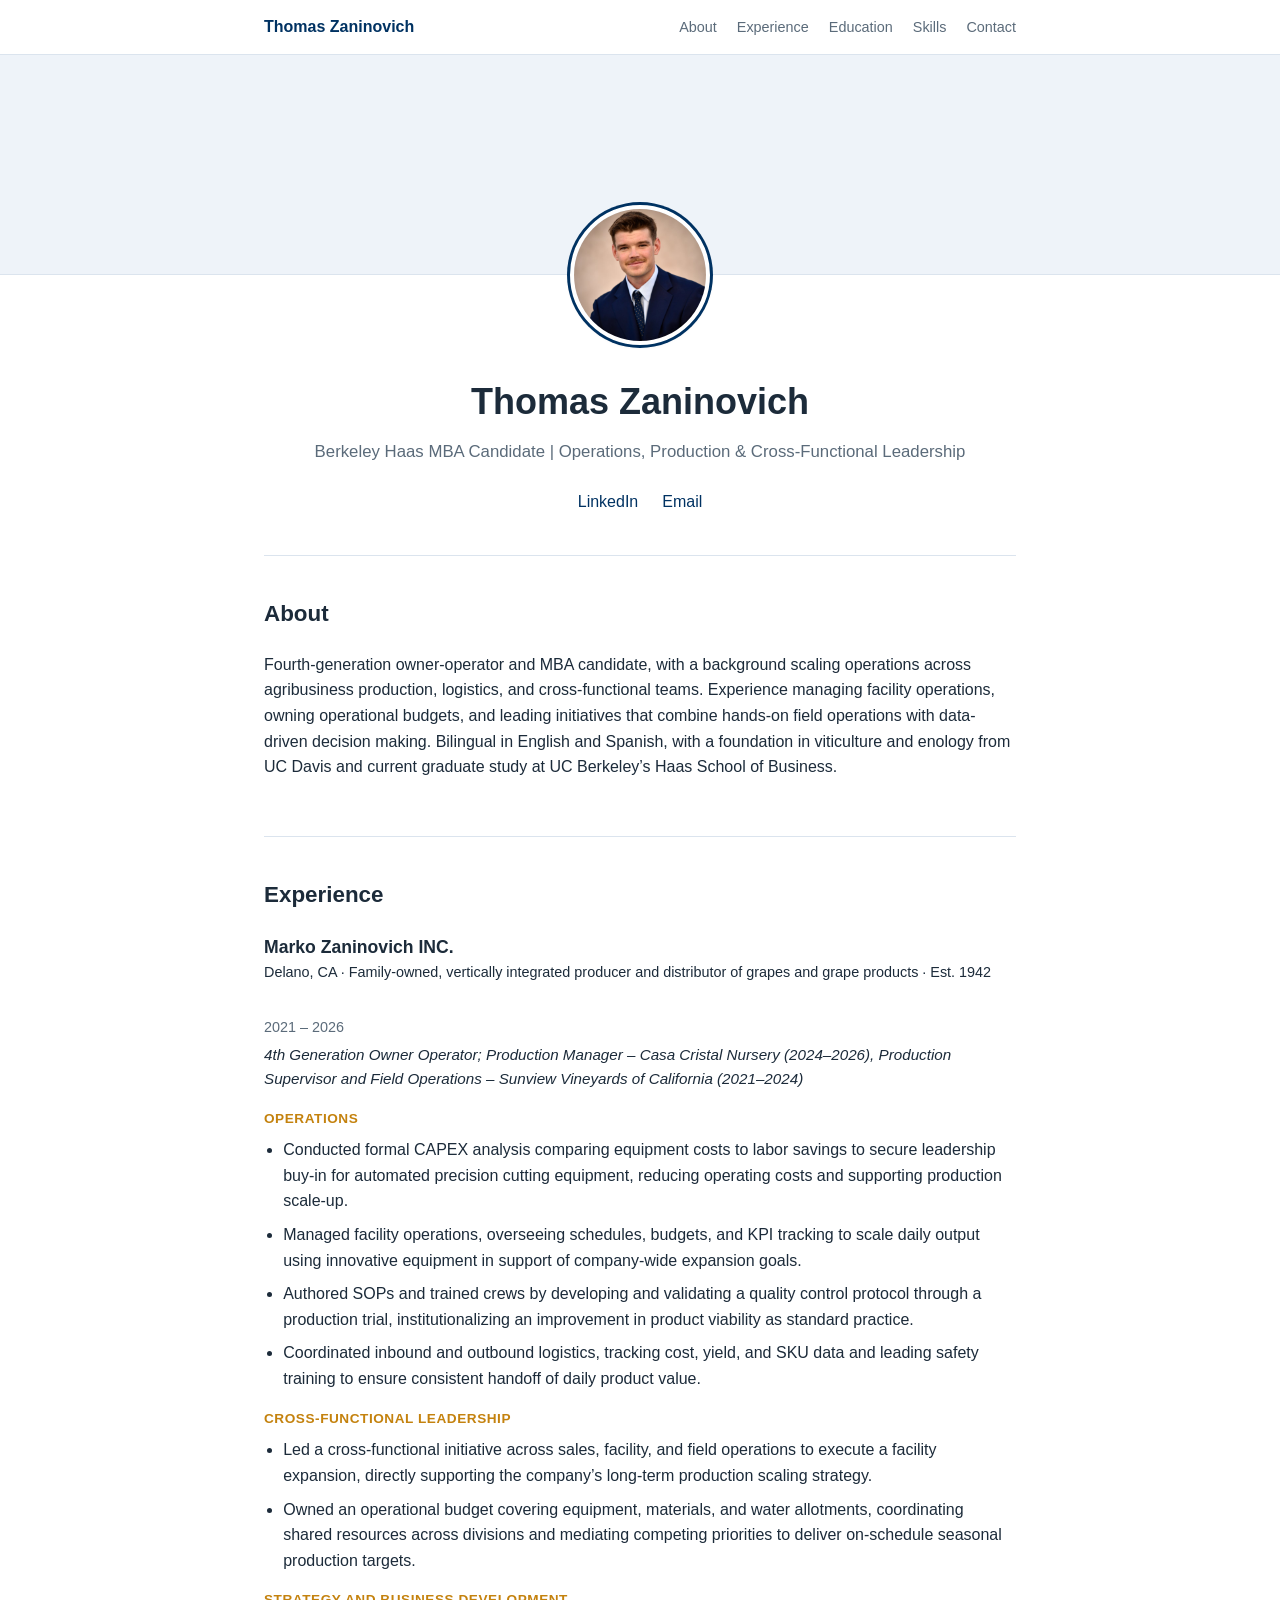
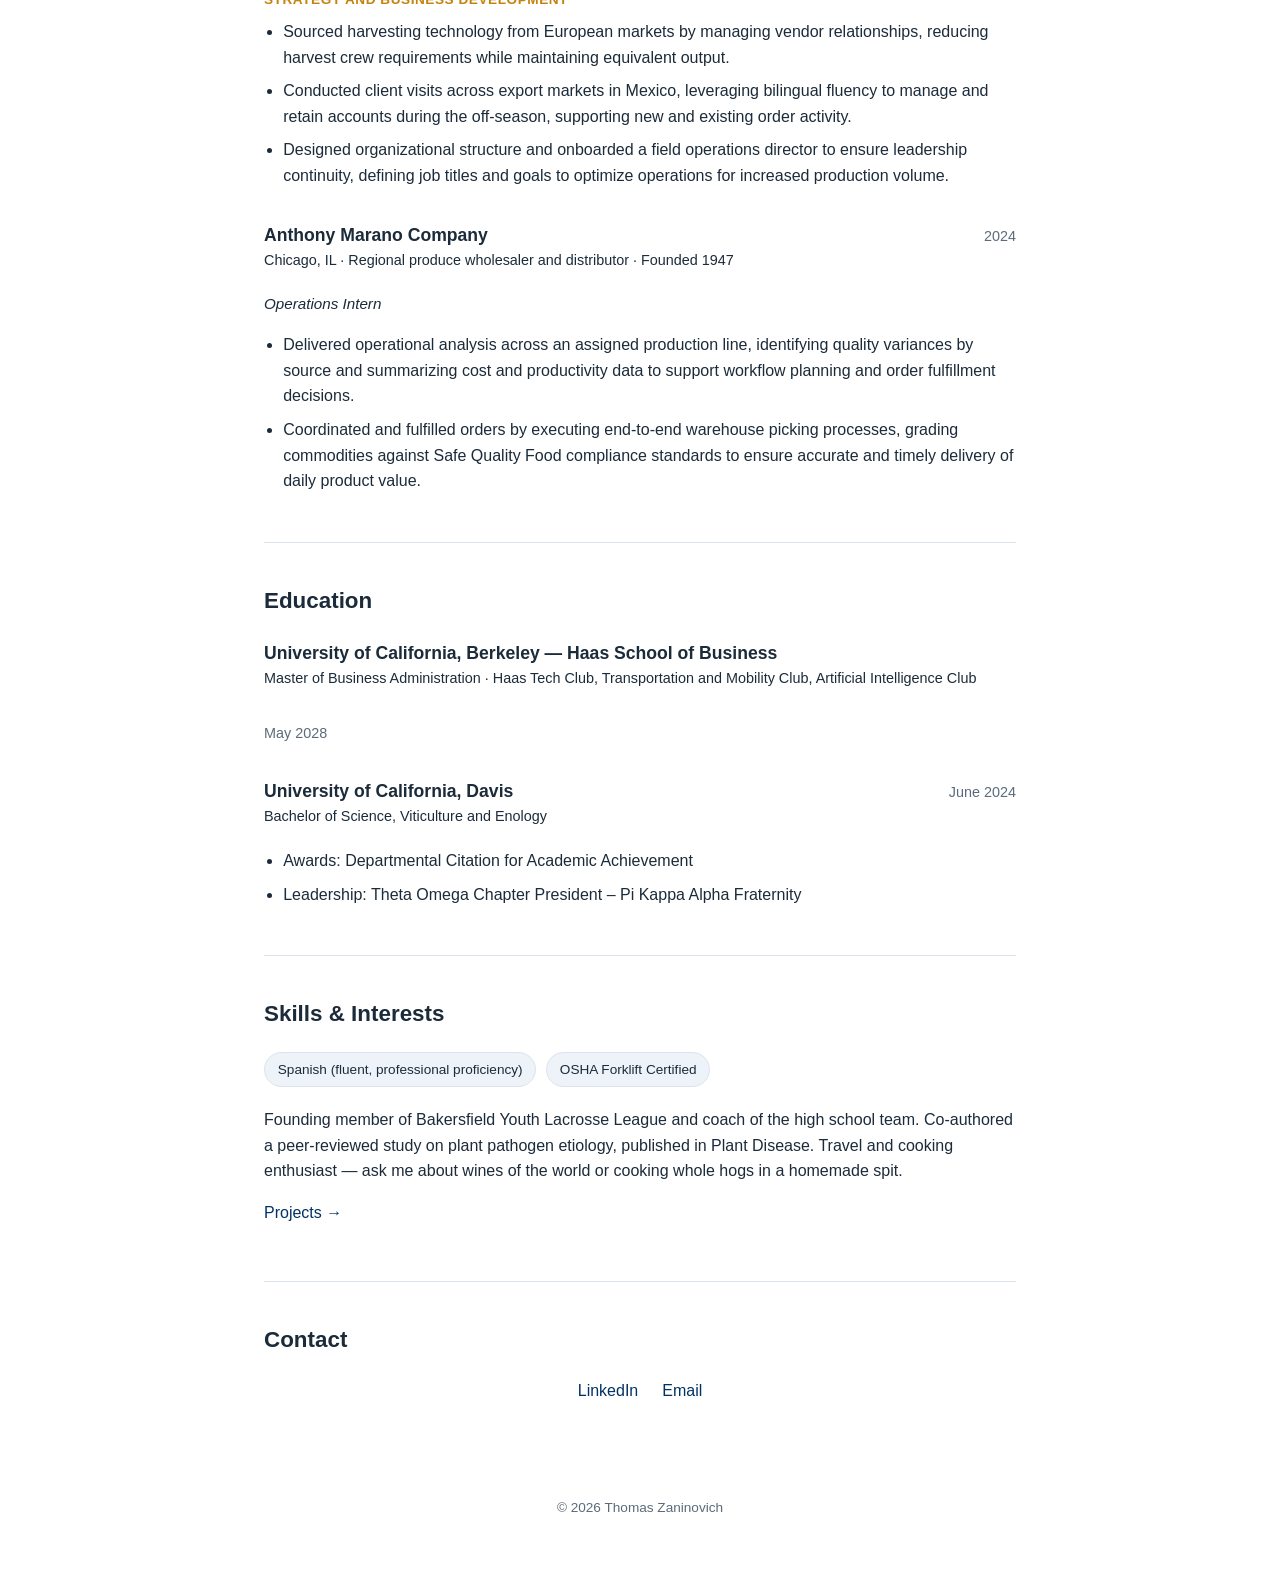
==== index.html @ 097e2163 "Update resume content from latest PDF and add a Projects page Refresh experience bullets, education " ====
<!DOCTYPE html>
<html lang="en">
<head>
  <meta charset="UTF-8" />
  <meta name="viewport" content="width=device-width, initial-scale=1.0" />
  <title>Thomas Zaninovich</title>
  <meta name="description" content="Thomas Zaninovich — Berkeley Haas MBA Candidate, operations and production leader" />
  <link rel="stylesheet" href="styles.css" />
</head>
<body>
  <nav class="topnav">
    <div class="topnav-inner">
      <span class="brand">Thomas Zaninovich</span>
      <div class="topnav-links">
        <a href="#about">About</a>
        <a href="#experience">Experience</a>
        <a href="#education">Education</a>
        <a href="#skills">Skills</a>
        <a href="#contact">Contact</a>
      </div>
    </div>
  </nav>

  <div class="cover"></div>
  <header class="hero">
    <img src="headshot.jpg" alt="Thomas Zaninovich" class="headshot" />
    <h1>Thomas Zaninovich</h1>
    <p class="tagline">Berkeley Haas MBA Candidate | Operations, Production &amp; Cross-Functional Leadership</p>
    <div class="hero-links">
      <a href="https://www.linkedin.com/in/thomas-zaninovich-049b24284/" target="_blank" rel="noopener">LinkedIn</a>
      <a href="mailto:thomaszaninovich@gmail.com">Email</a>
    </div>
  </header>

  <main class="wrap">
    <section id="about" class="section">
      <h2>About</h2>
      <p>
        Fourth-generation owner-operator and MBA candidate, with a background scaling operations
        across agribusiness production, logistics, and cross-functional teams. Experience managing
        facility operations, owning operational budgets, and leading
        initiatives that combine hands-on field operations with data-driven decision making.
        Bilingual in English and Spanish, with a foundation in viticulture and enology from UC Davis
        and current graduate study at UC Berkeley&rsquo;s Haas School of Business.
      </p>
    </section>

    <section id="experience" class="section">
      <h2>Experience</h2>

      <article class="role">
        <div class="role-head">
          <div>
            <h3>Marko Zaninovich INC.</h3>
            <p class="role-sub">Delano, CA &middot; Family-owned, vertically integrated producer and distributor of grapes and grape products &middot; Est. 1942</p>
          </div>
          <span class="role-dates">2021 &ndash; 2026</span>
        </div>
        <p class="role-title">
          4th Generation Owner Operator; Production Manager &ndash; Casa Cristal Nursery (2024&ndash;2026),
          Production Supervisor and Field Operations &ndash; Sunview Vineyards of California (2021&ndash;2024)
        </p>

        <h4>Operations</h4>
        <ul>
          <li>Conducted formal CAPEX analysis comparing equipment costs to labor savings to secure leadership buy-in for automated precision cutting equipment, reducing operating costs and supporting production scale-up.</li>
          <li>Managed facility operations, overseeing schedules, budgets, and KPI tracking to scale daily output using innovative equipment in support of company-wide expansion goals.</li>
          <li>Authored SOPs and trained crews by developing and validating a quality control protocol through a production trial, institutionalizing an improvement in product viability as standard practice.</li>
          <li>Coordinated inbound and outbound logistics, tracking cost, yield, and SKU data and leading safety training to ensure consistent handoff of daily product value.</li>
        </ul>

        <h4>Cross-Functional Leadership</h4>
        <ul>
          <li>Led a cross-functional initiative across sales, facility, and field operations to execute a facility expansion, directly supporting the company&rsquo;s long-term production scaling strategy.</li>
          <li>Owned an operational budget covering equipment, materials, and water allotments, coordinating shared resources across divisions and mediating competing priorities to deliver on-schedule seasonal production targets.</li>
        </ul>

        <h4>Strategy and Business Development</h4>
        <ul>
          <li>Sourced harvesting technology from European markets by managing vendor relationships, reducing harvest crew requirements while maintaining equivalent output.</li>
          <li>Conducted client visits across export markets in Mexico, leveraging bilingual fluency to manage and retain accounts during the off-season, supporting new and existing order activity.</li>
          <li>Designed organizational structure and onboarded a field operations director to ensure leadership continuity, defining job titles and goals to optimize operations for increased production volume.</li>
        </ul>
      </article>

      <article class="role">
        <div class="role-head">
          <div>
            <h3>Anthony Marano Company</h3>
            <p class="role-sub">Chicago, IL &middot; Regional produce wholesaler and distributor &middot; Founded 1947</p>
          </div>
          <span class="role-dates">2024</span>
        </div>
        <p class="role-title">Operations Intern</p>
        <ul>
          <li>Delivered operational analysis across an assigned production line, identifying quality variances by source and summarizing cost and productivity data to support workflow planning and order fulfillment decisions.</li>
          <li>Coordinated and fulfilled orders by executing end-to-end warehouse picking processes, grading commodities against Safe Quality Food compliance standards to ensure accurate and timely delivery of daily product value.</li>
        </ul>
      </article>
    </section>

    <section id="education" class="section">
      <h2>Education</h2>

      <article class="role">
        <div class="role-head">
          <div>
            <h3>University of California, Berkeley &mdash; Haas School of Business</h3>
            <p class="role-sub">Master of Business Administration &middot; Haas Tech Club, Transportation and Mobility Club, Artificial Intelligence Club</p>
          </div>
          <span class="role-dates">May 2028</span>
        </div>
      </article>

      <article class="role">
        <div class="role-head">
          <div>
            <h3>University of California, Davis</h3>
            <p class="role-sub">Bachelor of Science, Viticulture and Enology</p>
          </div>
          <span class="role-dates">June 2024</span>
        </div>
        <ul>
          <li>Awards: Departmental Citation for Academic Achievement</li>
          <li>Leadership: Theta Omega Chapter President &ndash; Pi Kappa Alpha Fraternity</li>
        </ul>
      </article>
    </section>

    <section id="skills" class="section">
      <h2>Skills &amp; Interests</h2>
      <div class="chips">
        <span class="chip">Spanish (fluent, professional proficiency)</span>
        <span class="chip">OSHA Forklift Certified</span>
      </div>
      <p class="interests">
        Founding member of Bakersfield Youth Lacrosse League and coach of the high school team.
        Co-authored a peer-reviewed study on plant pathogen etiology, published in Plant Disease.
        Travel and cooking enthusiast &mdash; ask me about wines of the world or cooking whole hogs in a homemade spit.
      </p>
      <p class="section-link">
        <a href="projects.html">Projects &rarr;</a>
      </p>
    </section>

    <section id="contact" class="section">
      <h2>Contact</h2>
      <div class="hero-links">
        <a href="https://www.linkedin.com/in/thomas-zaninovich-049b24284/" target="_blank" rel="noopener">LinkedIn</a>
        <a href="mailto:thomaszaninovich@gmail.com">Email</a>
      </div>
    </section>
  </main>

  <footer>
    <p>&copy; <span id="year"></span> Thomas Zaninovich</p>
  </footer>

  <script>
    document.getElementById("year").textContent = new Date().getFullYear();
  </script>
</body>
</html>
---- styles.css ----
:root {
  --bg: #ffffff;
  --bg-alt: #eef3f9;
  --fg: #1c2b3a;
  --muted: #5b6b7a;
  --accent: #003262;
  --gold: #c4820e;
  --border: #dbe4ee;
}

* {
  box-sizing: border-box;
}

html {
  scroll-behavior: smooth;
}

body {
  margin: 0;
  background: var(--bg);
  color: var(--fg);
  font-family: -apple-system, BlinkMacSystemFont, "Segoe UI", Roboto, Helvetica, Arial, sans-serif;
  line-height: 1.6;
}

/* Nav */
.topnav {
  position: sticky;
  top: 0;
  z-index: 10;
  background: rgba(255, 255, 255, 0.9);
  backdrop-filter: blur(6px);
  border-bottom: 1px solid var(--border);
}

.topnav-inner {
  max-width: 800px;
  margin: 0 auto;
  padding: 0.9rem 1.5rem;
  display: flex;
  align-items: center;
  justify-content: space-between;
  flex-wrap: wrap;
  gap: 0.5rem;
}

.brand {
  font-weight: 600;
  color: var(--accent);
}

.topnav-links {
  display: flex;
  gap: 1.25rem;
}

.topnav-links a {
  color: var(--muted);
  text-decoration: none;
  font-size: 0.9rem;
}

.topnav-links a:hover {
  color: var(--fg);
}

/* Cover photo */
.cover {
  height: 220px;
  background-color: var(--bg-alt);
  background-image: url("cover.jpg");
  background-size: cover;
  background-position: center;
  border-bottom: 1px solid var(--border);
}

/* Hero */
.hero {
  text-align: center;
  padding: 0 1.5rem 2.5rem;
}

.headshot {
  width: 140px;
  height: 140px;
  border-radius: 50%;
  object-fit: cover;
  border: 4px solid var(--bg);
  background: var(--bg);
  margin-top: -70px;
  margin-bottom: 1.25rem;
  box-shadow: 0 0 0 3px var(--accent), 0 1px 4px rgba(28, 43, 58, 0.15);
}

.hero h1 {
  font-size: 2.25rem;
  margin: 0 0 0.5rem;
}

.tagline {
  color: var(--muted);
  margin: 0 0 1.5rem;
  font-size: 1.05rem;
}

.hero-links {
  display: flex;
  gap: 1.5rem;
  justify-content: center;
  flex-wrap: wrap;
}

.hero-links a {
  color: var(--accent);
  text-decoration: none;
  font-weight: 500;
}

.hero-links a:hover {
  text-decoration: underline;
}

/* Sections */
.wrap {
  max-width: 800px;
  margin: 0 auto;
  padding: 0 1.5rem;
}

.section {
  padding: 2.5rem 0;
  border-top: 1px solid var(--border);
}

.section h2 {
  font-size: 1.4rem;
  margin: 0 0 1.25rem;
}

.section p {
  margin: 0 0 1rem;
  color: var(--fg);
}

/* Roles / timeline entries */
.role {
  margin-bottom: 2rem;
}

.role:last-child {
  margin-bottom: 0;
}

.role-head {
  display: flex;
  justify-content: space-between;
  align-items: baseline;
  gap: 1rem;
  flex-wrap: wrap;
  margin-bottom: 0.25rem;
}

.role h3 {
  margin: 0;
  font-size: 1.1rem;
}

.role-sub {
  margin: 0.2rem 0 0;
  color: var(--muted);
  font-size: 0.9rem;
}

.role-dates {
  color: var(--muted);
  font-size: 0.9rem;
  white-space: nowrap;
}

.role-title {
  font-style: italic;
  color: var(--muted);
  margin: 0.5rem 0 0.75rem;
  font-size: 0.95rem;
}

.role h4 {
  font-size: 0.85rem;
  text-transform: uppercase;
  letter-spacing: 0.04em;
  color: var(--gold);
  margin: 1rem 0 0.5rem;
}

.role ul {
  margin: 0 0 0.5rem;
  padding-left: 1.2rem;
}

.role li {
  margin-bottom: 0.5rem;
  color: var(--fg);
}

/* Skills */
.chips {
  display: flex;
  flex-wrap: wrap;
  gap: 0.6rem;
  margin-bottom: 1.25rem;
}

.chip {
  background: var(--bg-alt);
  border: 1px solid var(--border);
  padding: 0.35rem 0.8rem;
  border-radius: 999px;
  font-size: 0.85rem;
  color: var(--fg);
}

.interests {
  color: var(--muted);
}

.section-link {
  margin-top: 1.25rem;
}

.section-link a {
  color: var(--accent);
  text-decoration: none;
  font-weight: 500;
}

.section-link a:hover {
  text-decoration: underline;
}

/* Footer */
footer {
  text-align: center;
  color: var(--muted);
  font-size: 0.85rem;
  padding: 2.5rem 1.5rem;
}

@media (max-width: 500px) {
  .topnav-links {
    gap: 0.75rem;
  }
  .topnav-links a {
    font-size: 0.8rem;
  }
}
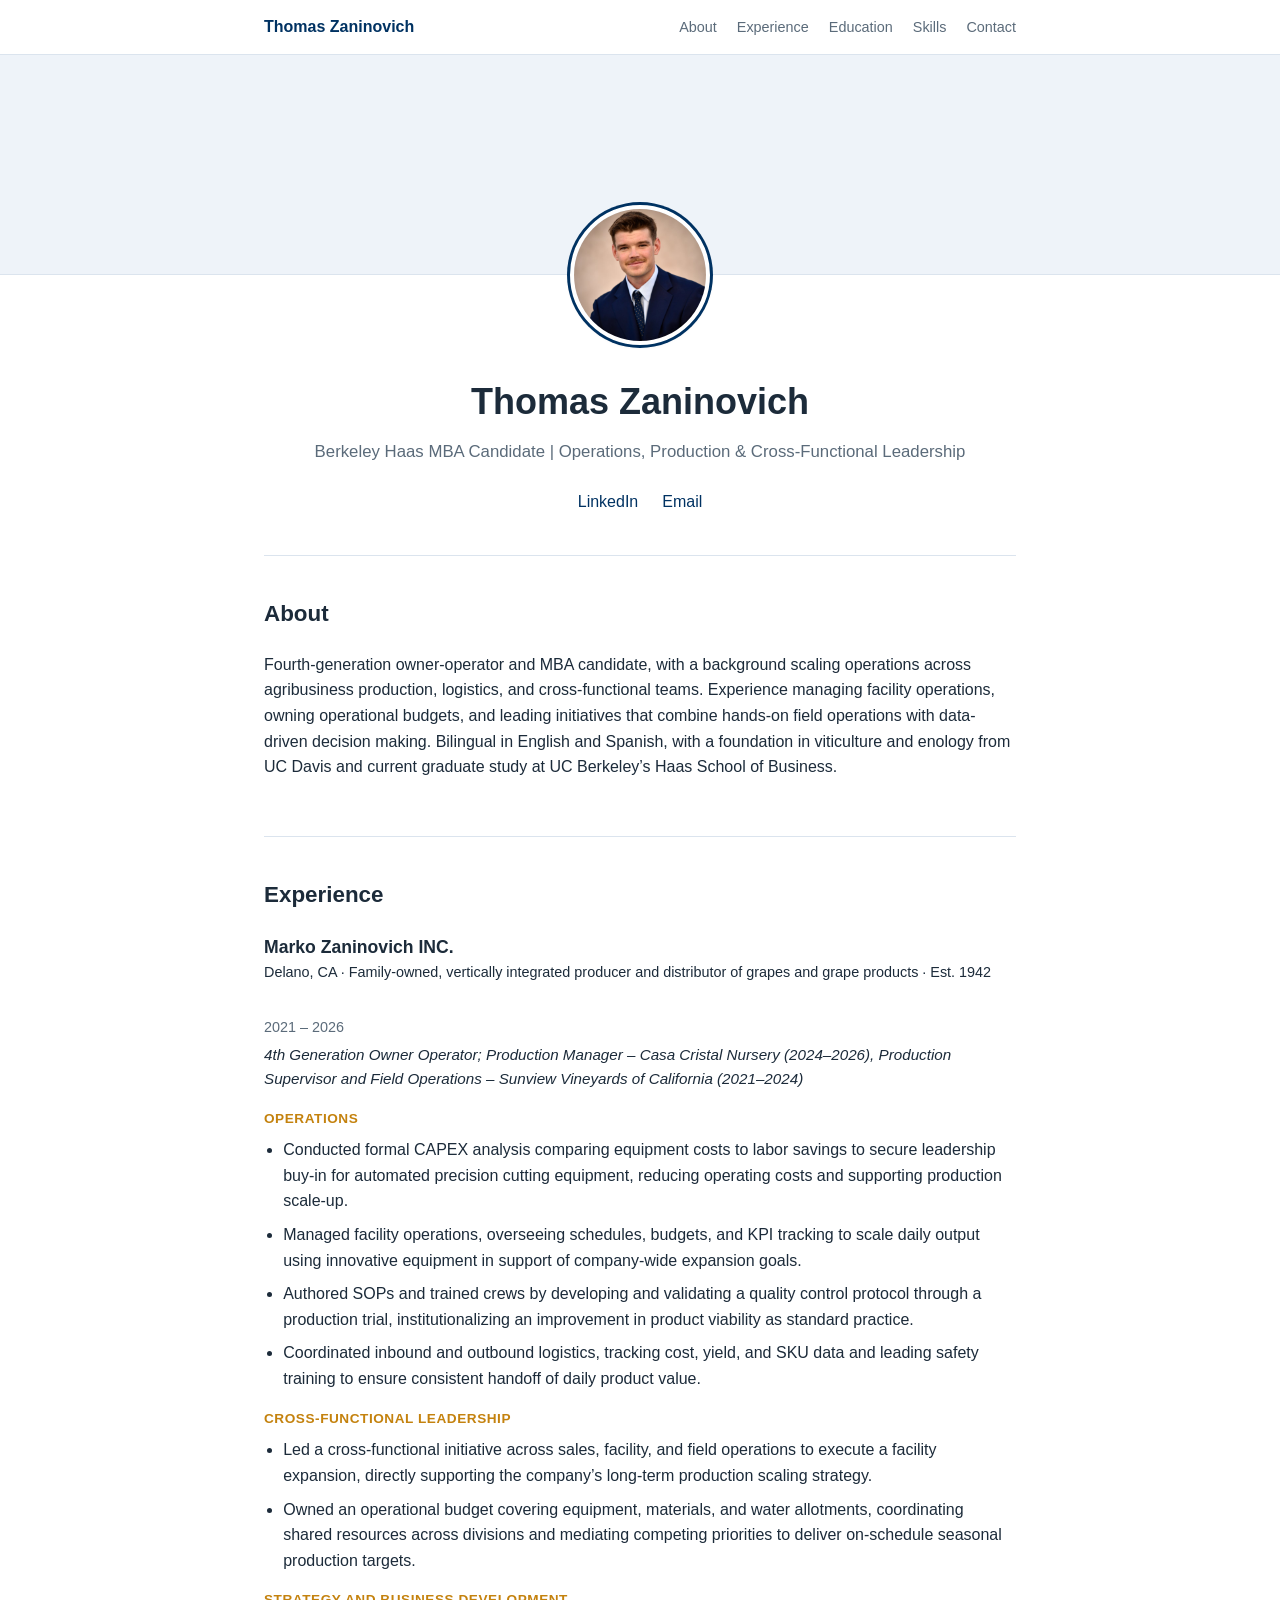
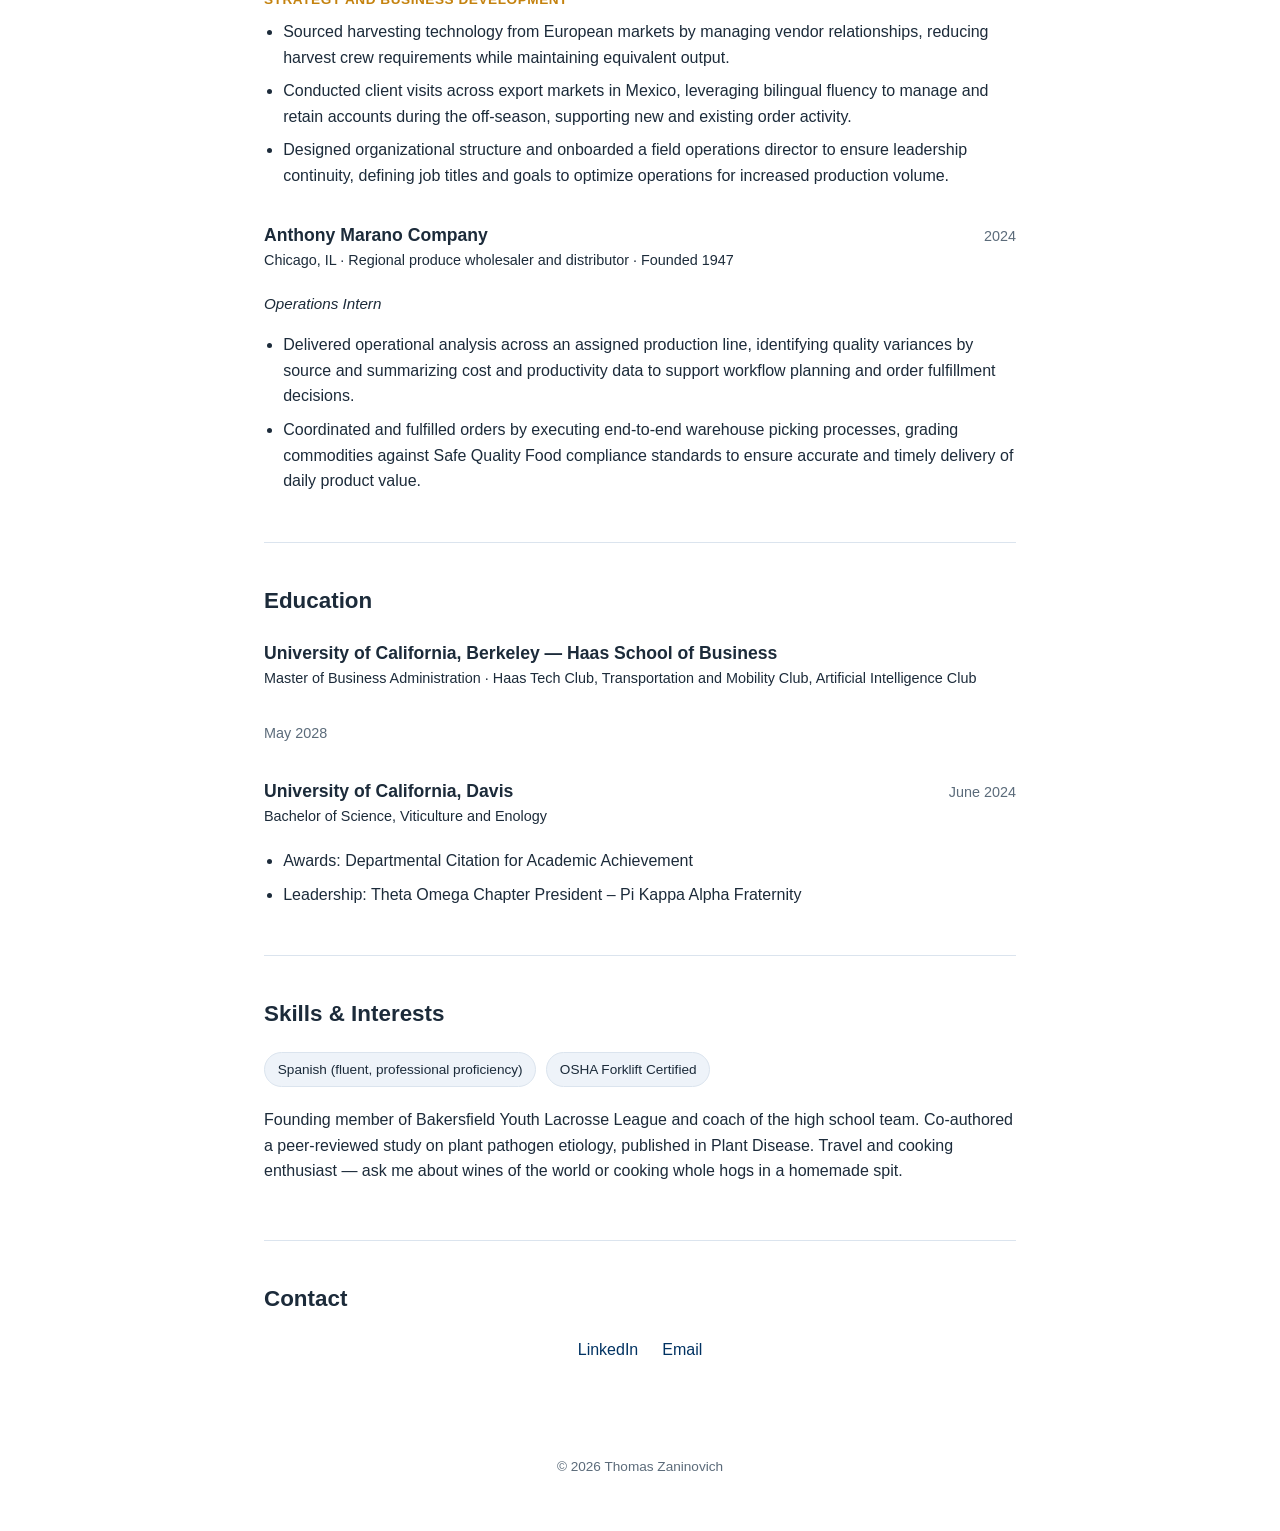
==== commit cbc76f50: "Remove Projects page and link for now Pulling this back out until there's real project content ready" ====
--- a/index.html
+++ b/index.html
@@ -138,9 +138,6 @@
         Co-authored a peer-reviewed study on plant pathogen etiology, published in Plant Disease.
         Travel and cooking enthusiast &mdash; ask me about wines of the world or cooking whole hogs in a homemade spit.
       </p>
-      <p class="section-link">
-        <a href="projects.html">Projects &rarr;</a>
-      </p>
     </section>
 
     <section id="contact" class="section">
--- a/styles.css
+++ b/styles.css
@@ -224,20 +224,6 @@
   color: var(--muted);
 }
 
-.section-link {
-  margin-top: 1.25rem;
-}
-
-.section-link a {
-  color: var(--accent);
-  text-decoration: none;
-  font-weight: 500;
-}
-
-.section-link a:hover {
-  text-decoration: underline;
-}
-
 /* Footer */
 footer {
   text-align: center;
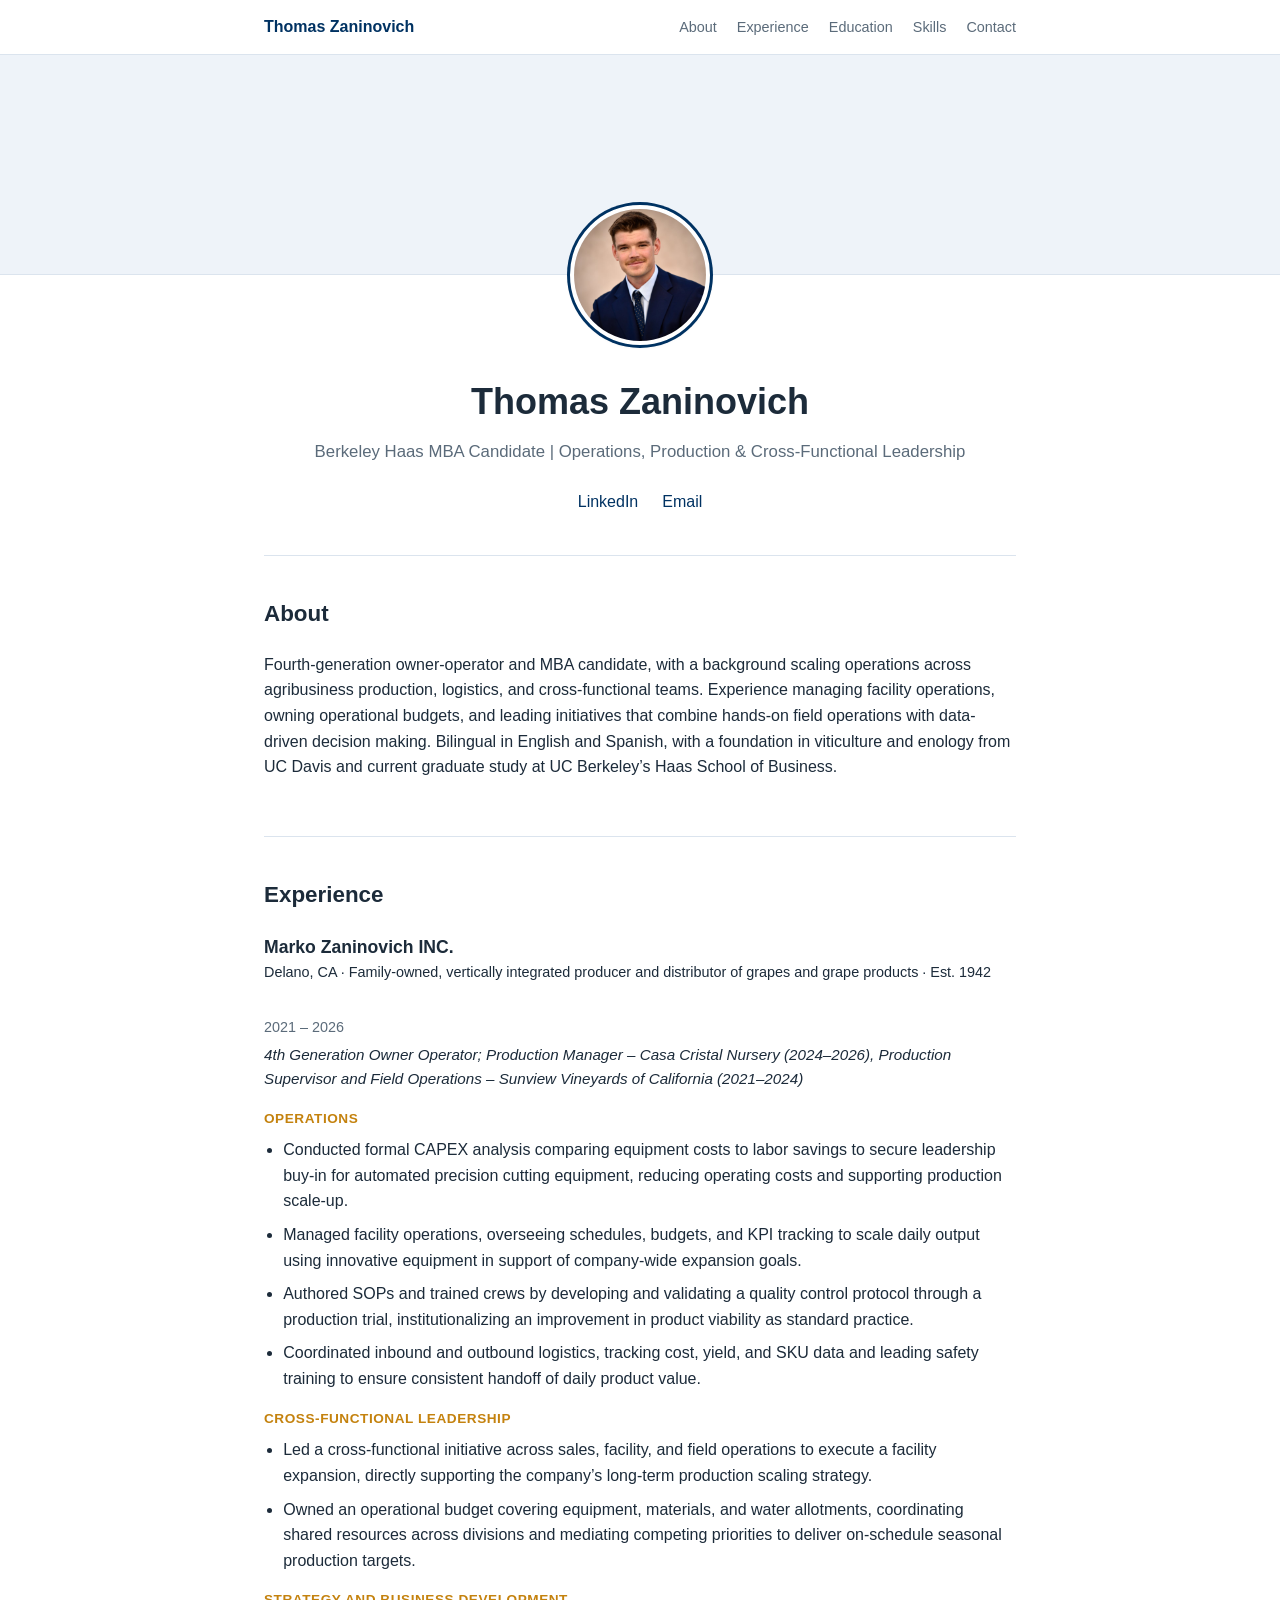
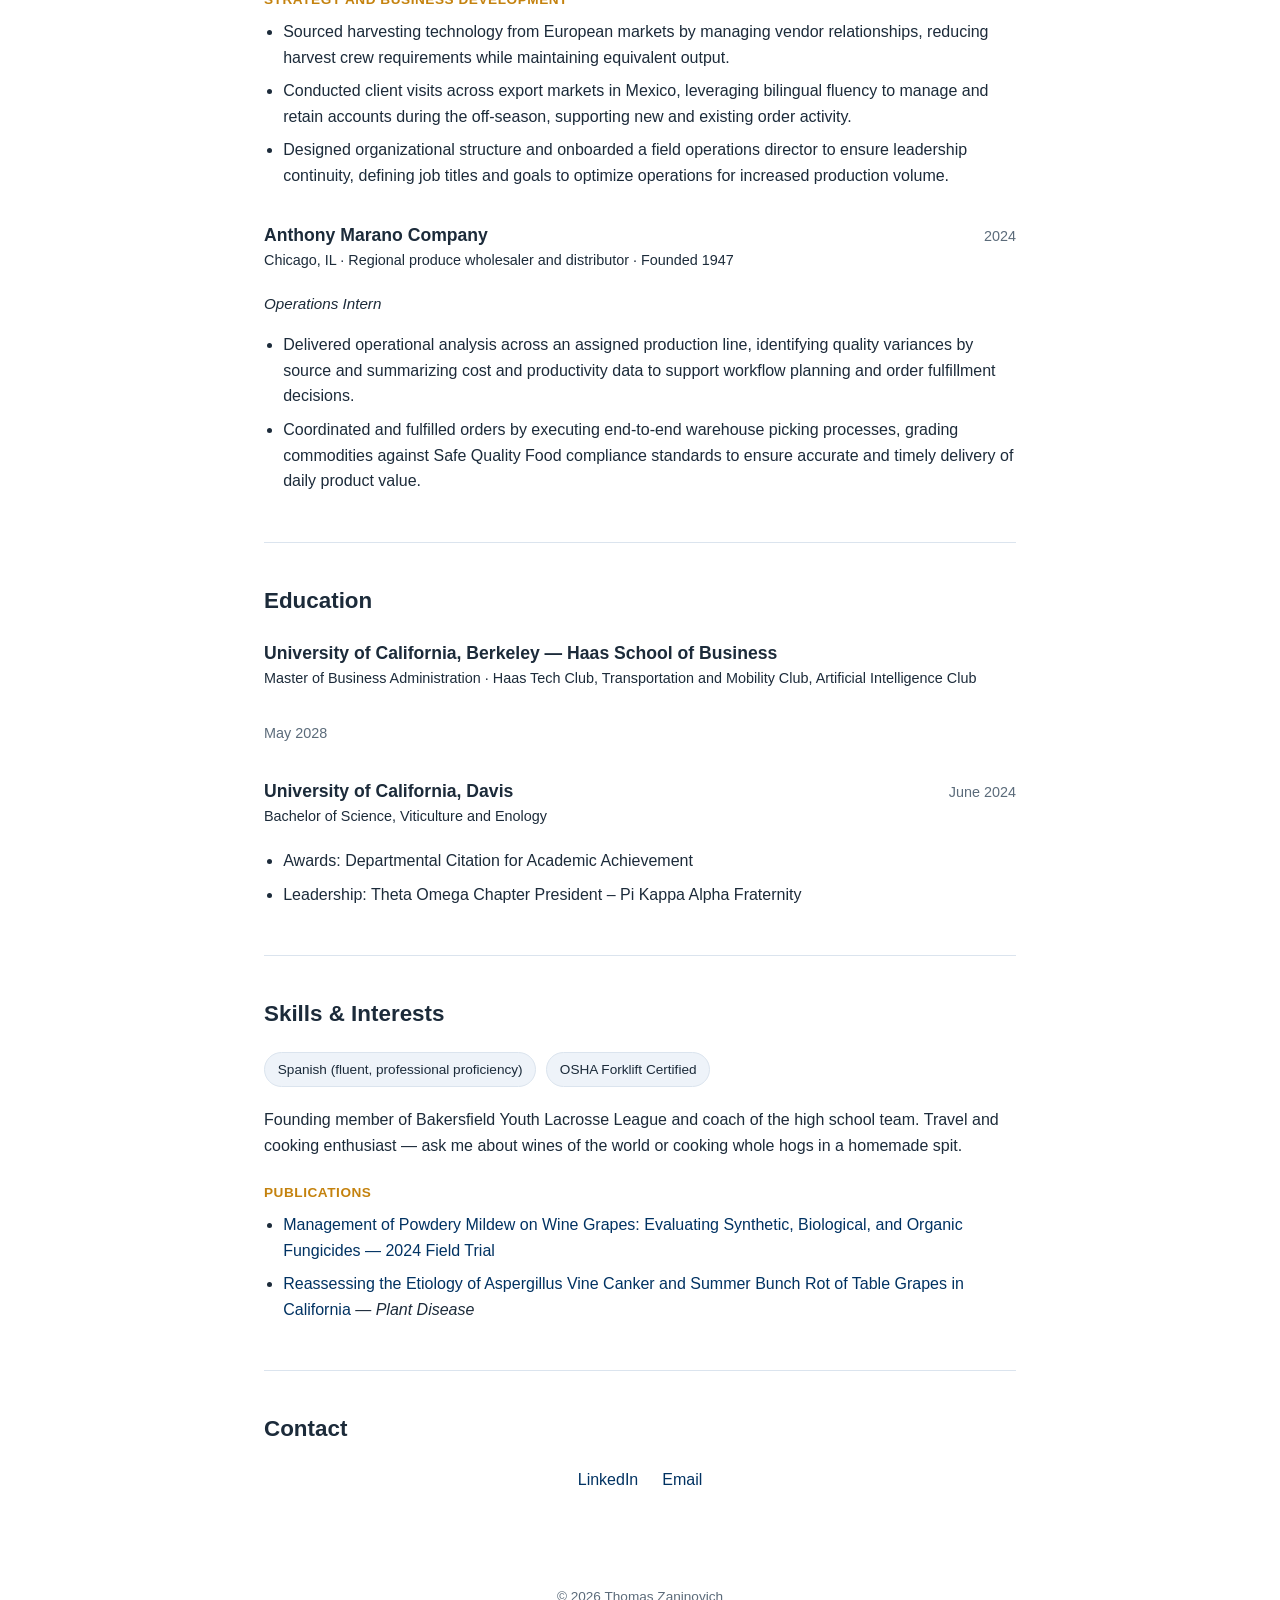
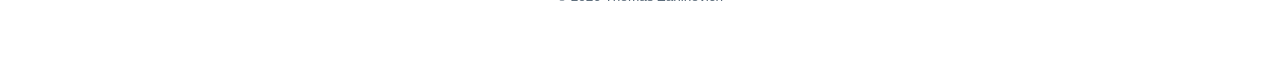
==== commit 4f430078: "Add Publications list with links to both papers Move the publication mention out of the interests pa" ====
--- a/index.html
+++ b/index.html
@@ -135,9 +135,19 @@
       </div>
       <p class="interests">
         Founding member of Bakersfield Youth Lacrosse League and coach of the high school team.
-        Co-authored a peer-reviewed study on plant pathogen etiology, published in Plant Disease.
         Travel and cooking enthusiast &mdash; ask me about wines of the world or cooking whole hogs in a homemade spit.
       </p>
+
+      <h3 class="subhead">Publications</h3>
+      <ul class="publications">
+        <li>
+          <a href="https://ucanr.edu/sites/eskalenlab/files/400376.pdf" target="_blank" rel="noopener">Management of Powdery Mildew on Wine Grapes: Evaluating Synthetic, Biological, and Organic Fungicides &mdash; 2024 Field Trial</a>
+        </li>
+        <li>
+          <a href="https://apsjournals.apsnet.org/doi/10.1094/PDIS-06-23-1137-RE" target="_blank" rel="noopener">Reassessing the Etiology of Aspergillus Vine Canker and Summer Bunch Rot of Table Grapes in California</a>
+          &mdash; <em>Plant Disease</em>
+        </li>
+      </ul>
     </section>
 
     <section id="contact" class="section">
--- a/styles.css
+++ b/styles.css
@@ -224,6 +224,33 @@
   color: var(--muted);
 }
 
+.subhead {
+  font-size: 0.85rem;
+  text-transform: uppercase;
+  letter-spacing: 0.04em;
+  color: var(--gold);
+  margin: 1.5rem 0 0.5rem;
+}
+
+.publications {
+  margin: 0;
+  padding-left: 1.2rem;
+}
+
+.publications li {
+  margin-bottom: 0.5rem;
+}
+
+.publications a {
+  color: var(--accent);
+  text-decoration: none;
+  font-weight: 500;
+}
+
+.publications a:hover {
+  text-decoration: underline;
+}
+
 /* Footer */
 footer {
   text-align: center;
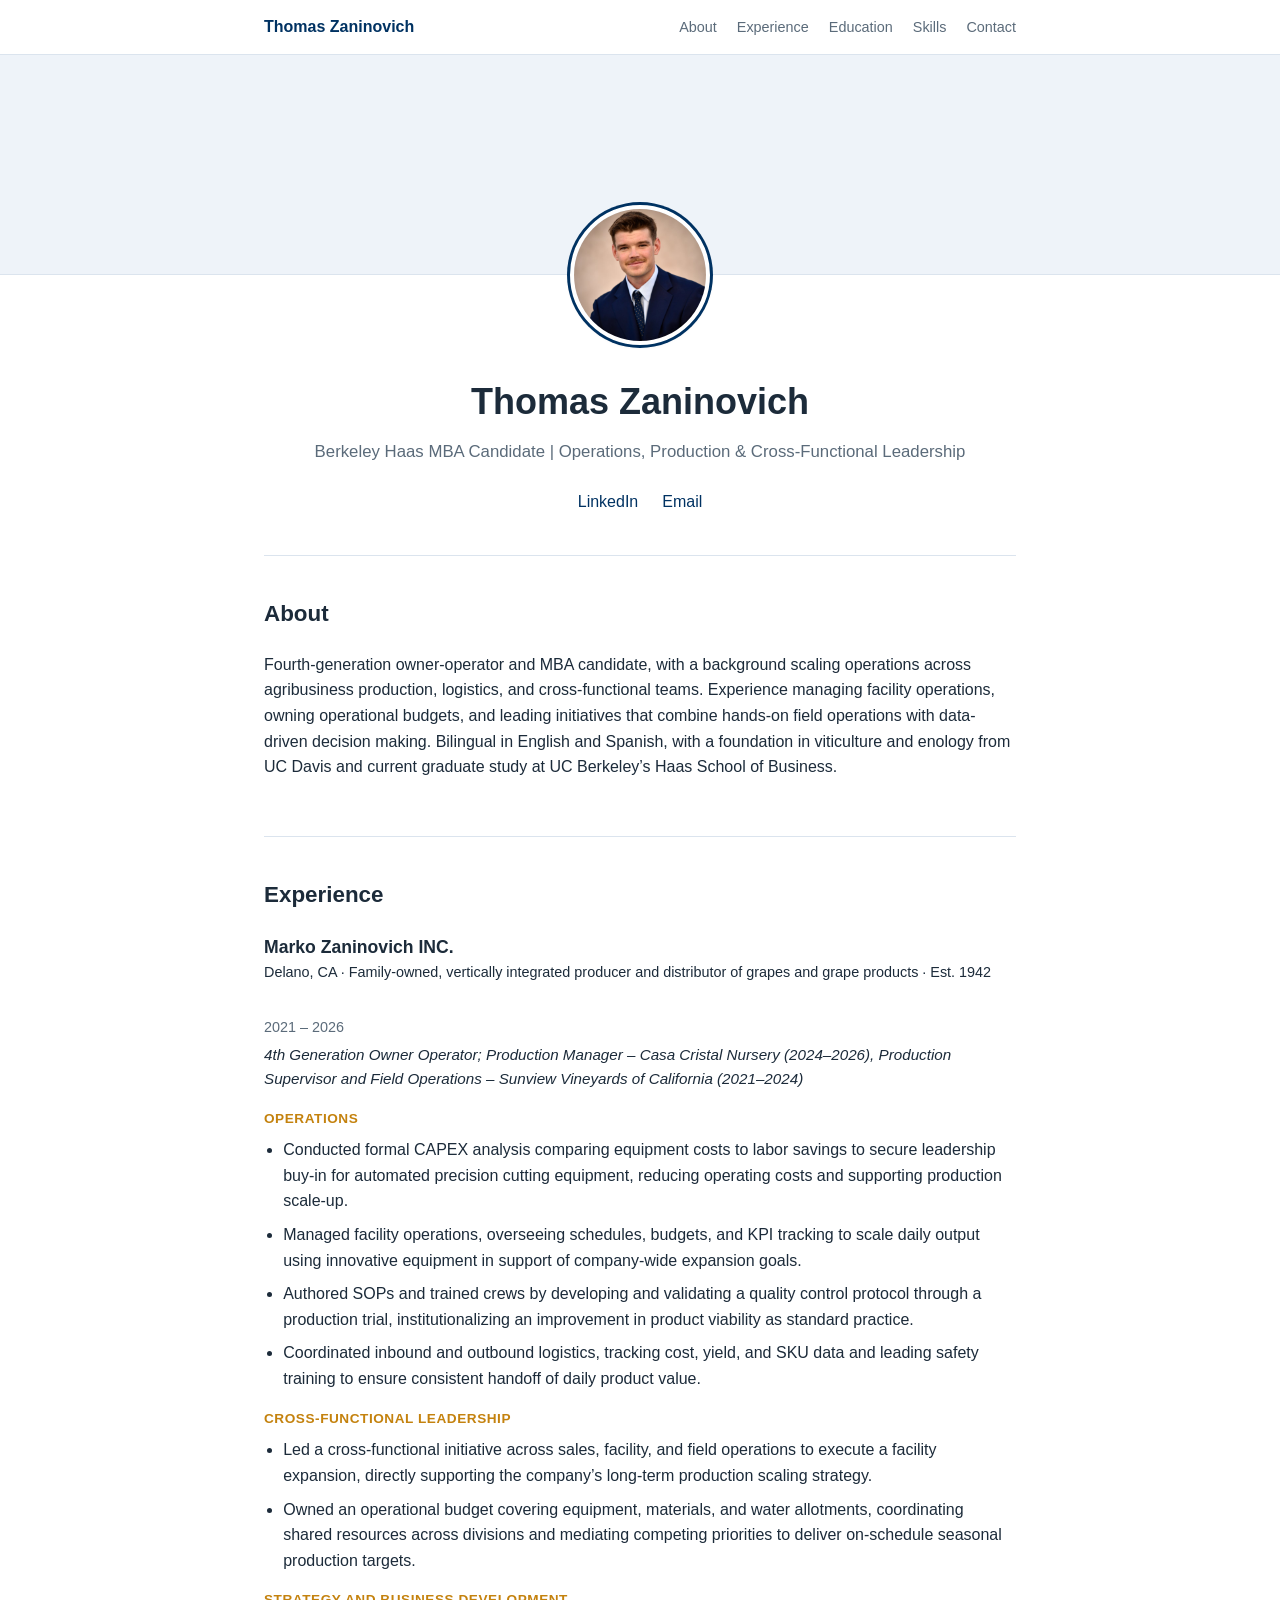
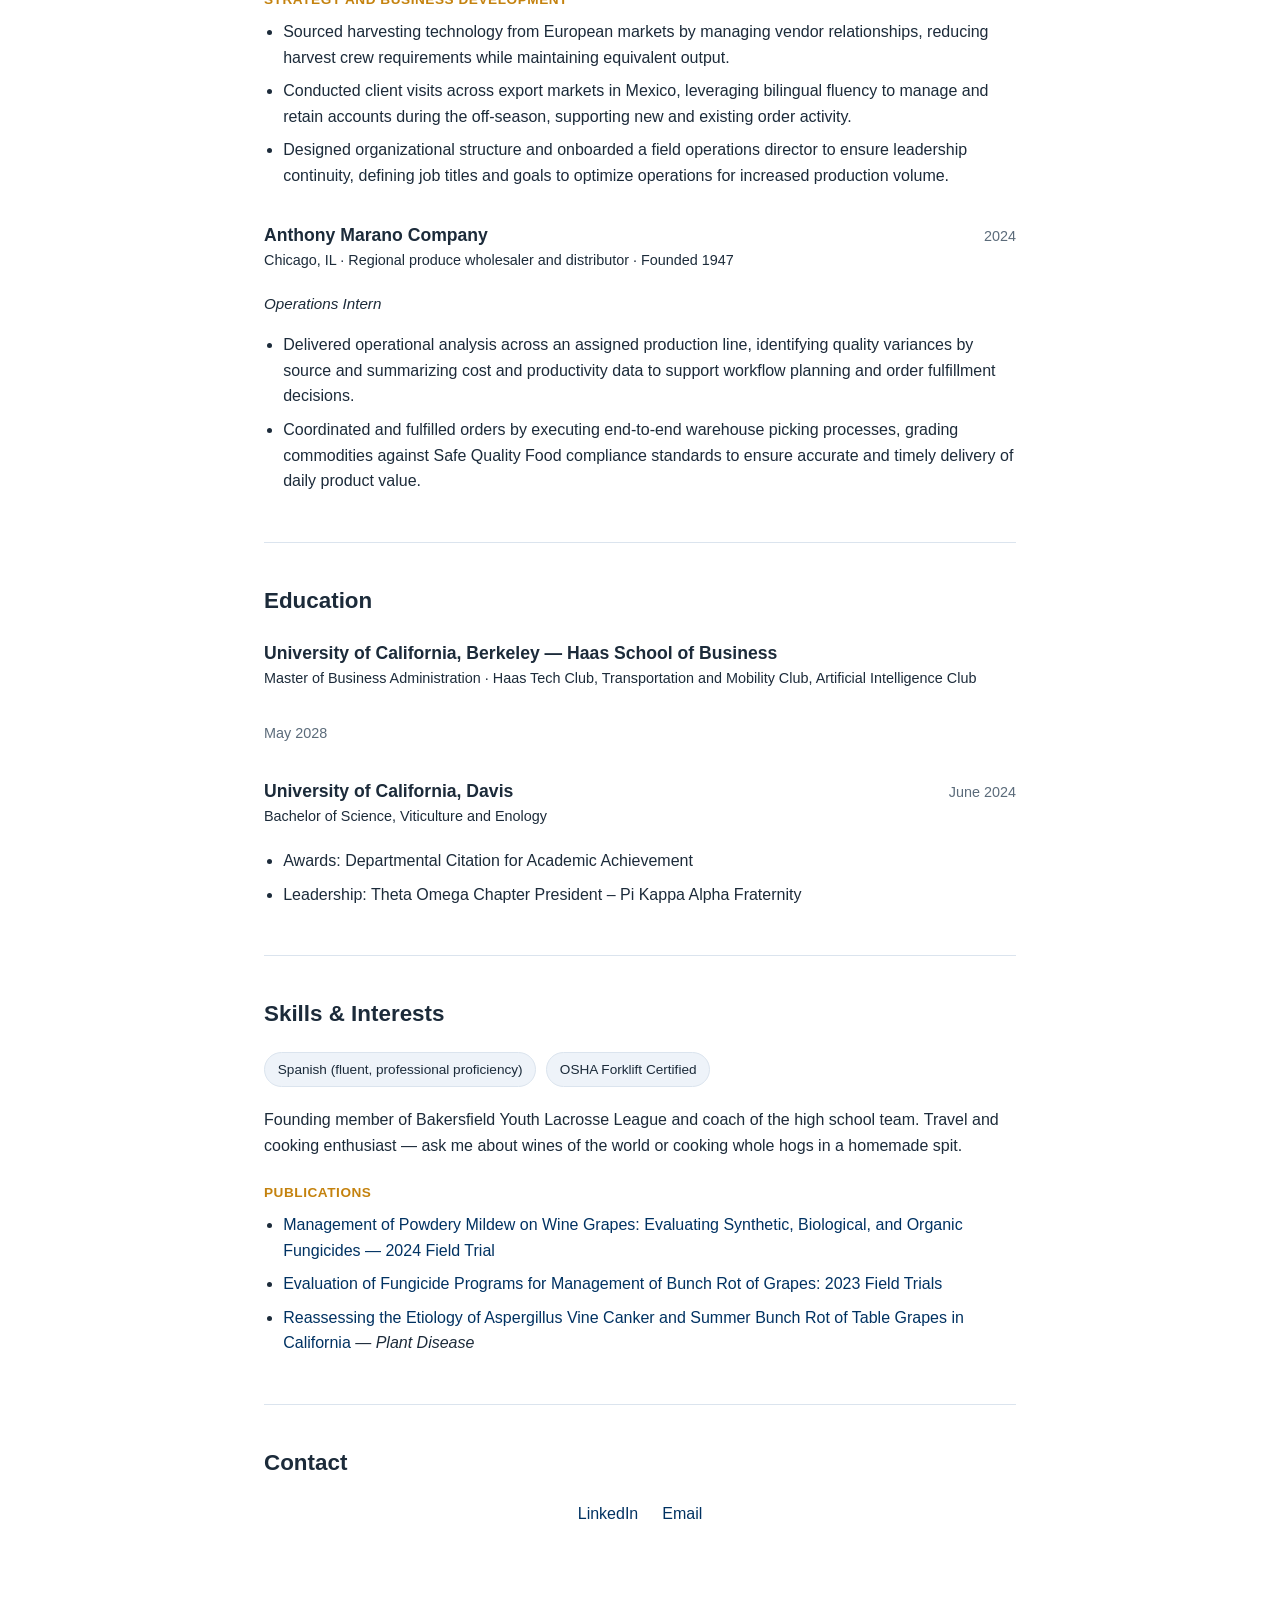
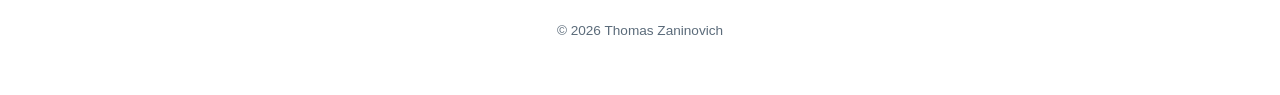
==== commit ed74ce97: "Add 2023 bunch rot fungicide field trials publication Co-Authored-By: Claude Sonnet 5.5 <noreply@ant" ====
--- a/index.html
+++ b/index.html
@@ -144,6 +144,9 @@
           <a href="https://ucanr.edu/sites/eskalenlab/files/400376.pdf" target="_blank" rel="noopener">Management of Powdery Mildew on Wine Grapes: Evaluating Synthetic, Biological, and Organic Fungicides &mdash; 2024 Field Trial</a>
         </li>
         <li>
+          <a href="https://ucanr.edu/sites/default/files/2023-11/389969.pdf" target="_blank" rel="noopener">Evaluation of Fungicide Programs for Management of Bunch Rot of Grapes: 2023 Field Trials</a>
+        </li>
+        <li>
           <a href="https://apsjournals.apsnet.org/doi/10.1094/PDIS-06-23-1137-RE" target="_blank" rel="noopener">Reassessing the Etiology of Aspergillus Vine Canker and Summer Bunch Rot of Table Grapes in California</a>
           &mdash; <em>Plant Disease</em>
         </li>
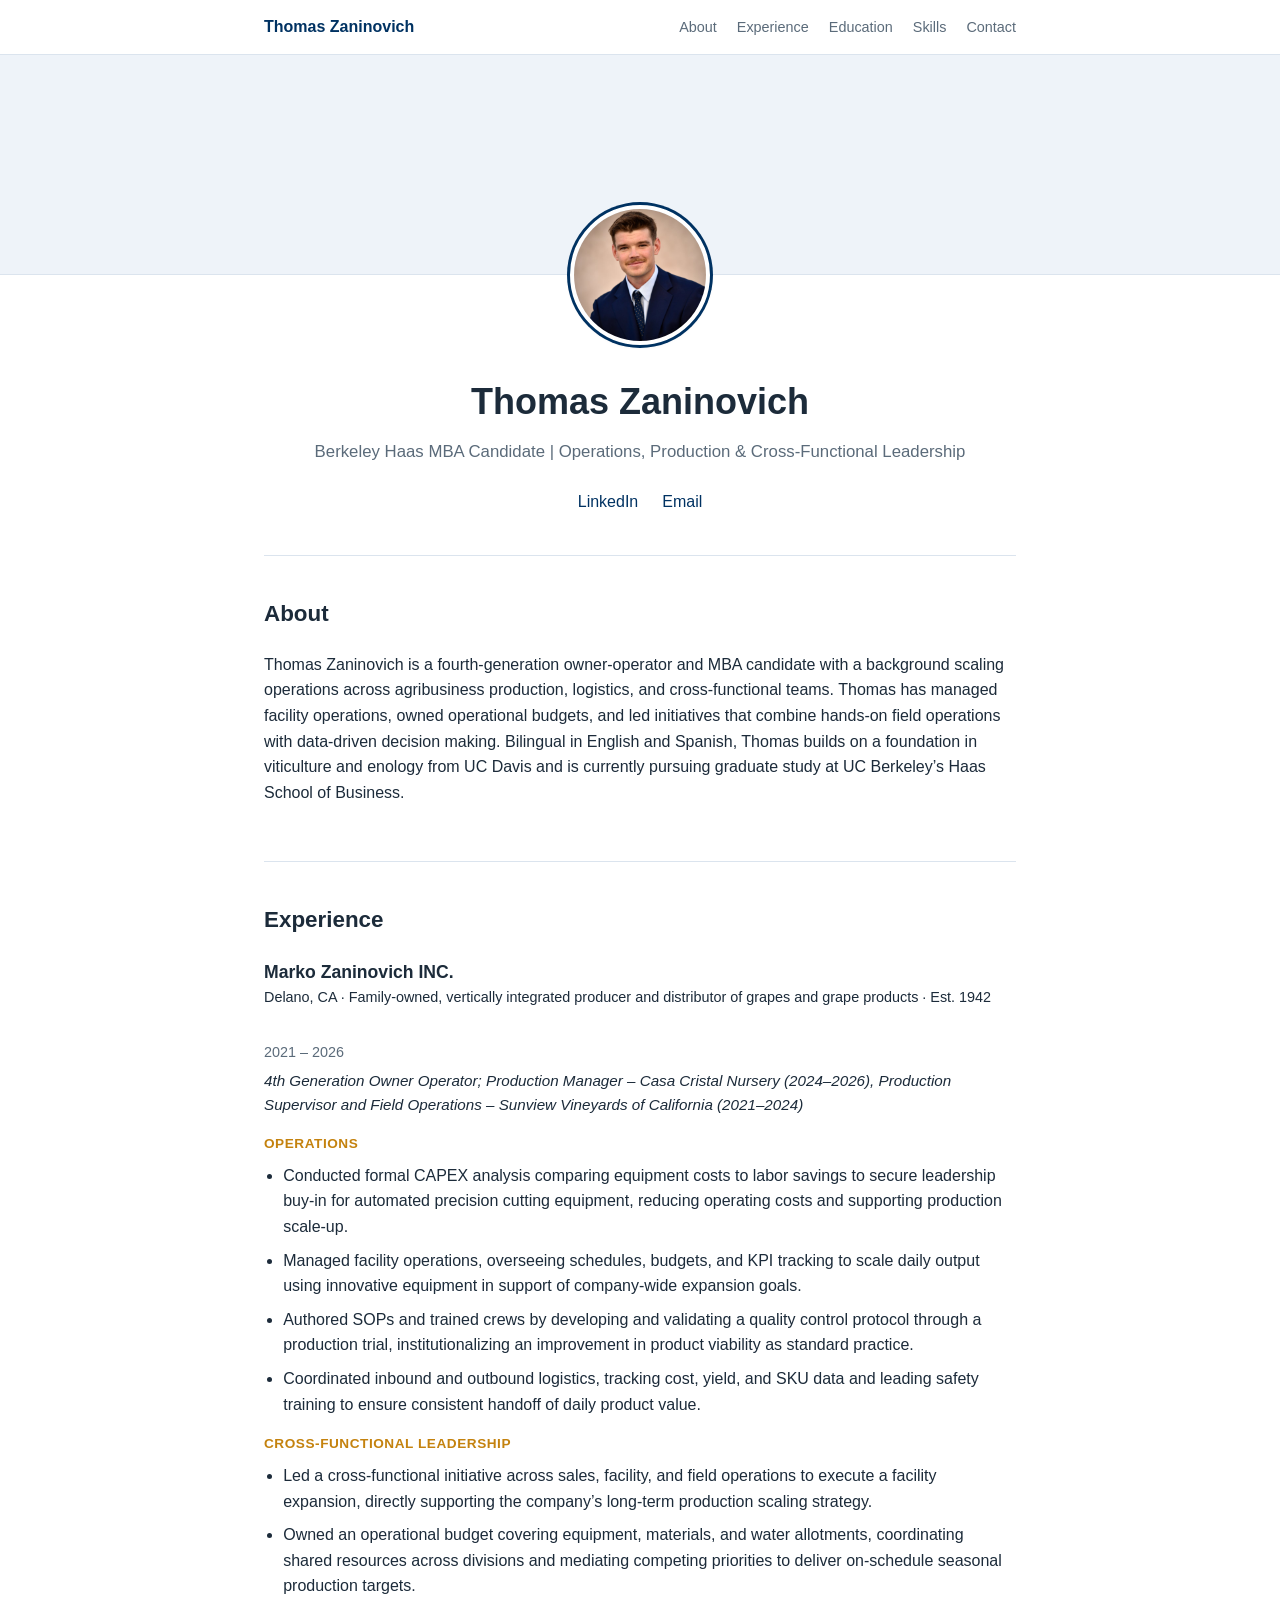
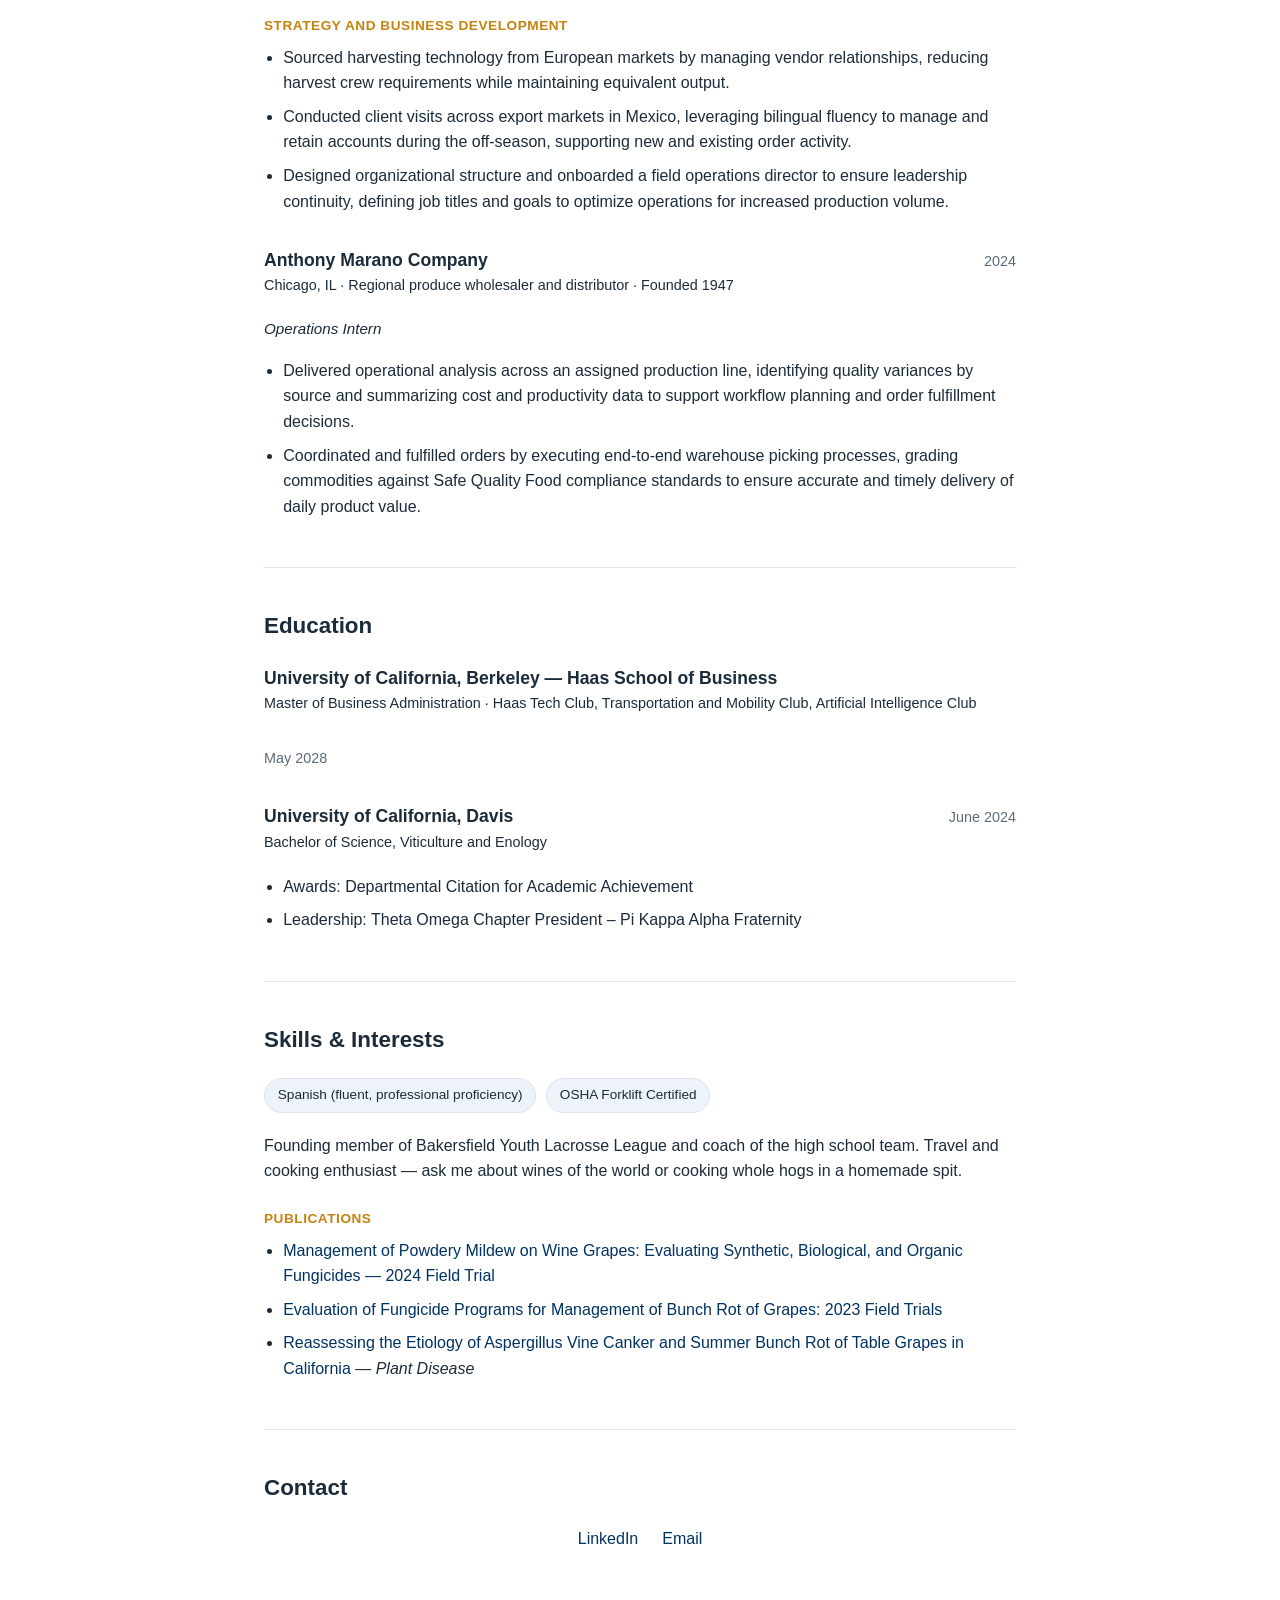
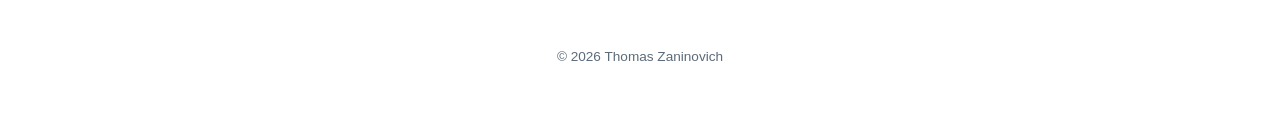
==== commit 664e0ce6: "Rewrite About section in the third person Co-Authored-By: Claude Sonnet 5.5 <noreply@anthropic.com>" ====
--- a/index.html
+++ b/index.html
@@ -36,12 +36,12 @@
     <section id="about" class="section">
       <h2>About</h2>
       <p>
-        Fourth-generation owner-operator and MBA candidate, with a background scaling operations
-        across agribusiness production, logistics, and cross-functional teams. Experience managing
-        facility operations, owning operational budgets, and leading
-        initiatives that combine hands-on field operations with data-driven decision making.
-        Bilingual in English and Spanish, with a foundation in viticulture and enology from UC Davis
-        and current graduate study at UC Berkeley&rsquo;s Haas School of Business.
+        Thomas Zaninovich is a fourth-generation owner-operator and MBA candidate with a background
+        scaling operations across agribusiness production, logistics, and cross-functional teams.
+        Thomas has managed facility operations, owned operational budgets, and led initiatives that
+        combine hands-on field operations with data-driven decision making. Bilingual in English and
+        Spanish, Thomas builds on a foundation in viticulture and enology from UC Davis and is
+        currently pursuing graduate study at UC Berkeley&rsquo;s Haas School of Business.
       </p>
     </section>
 
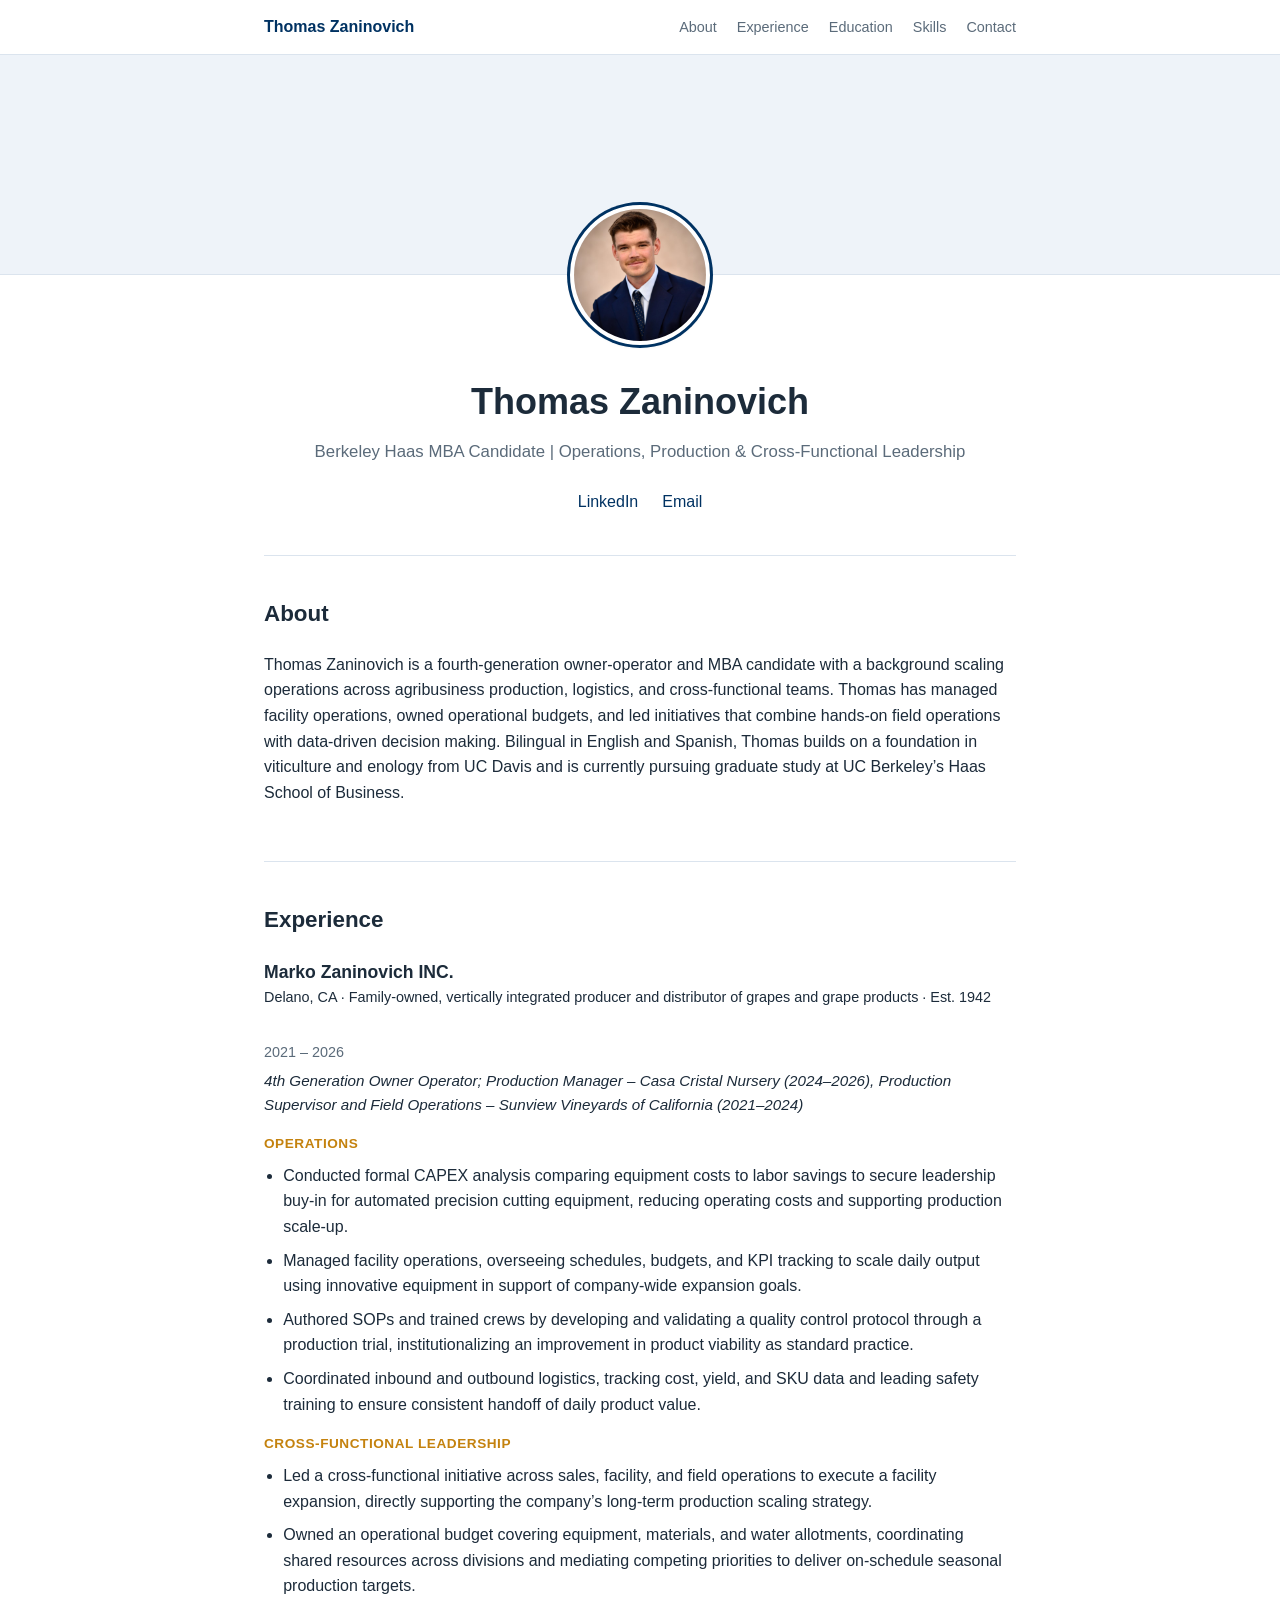
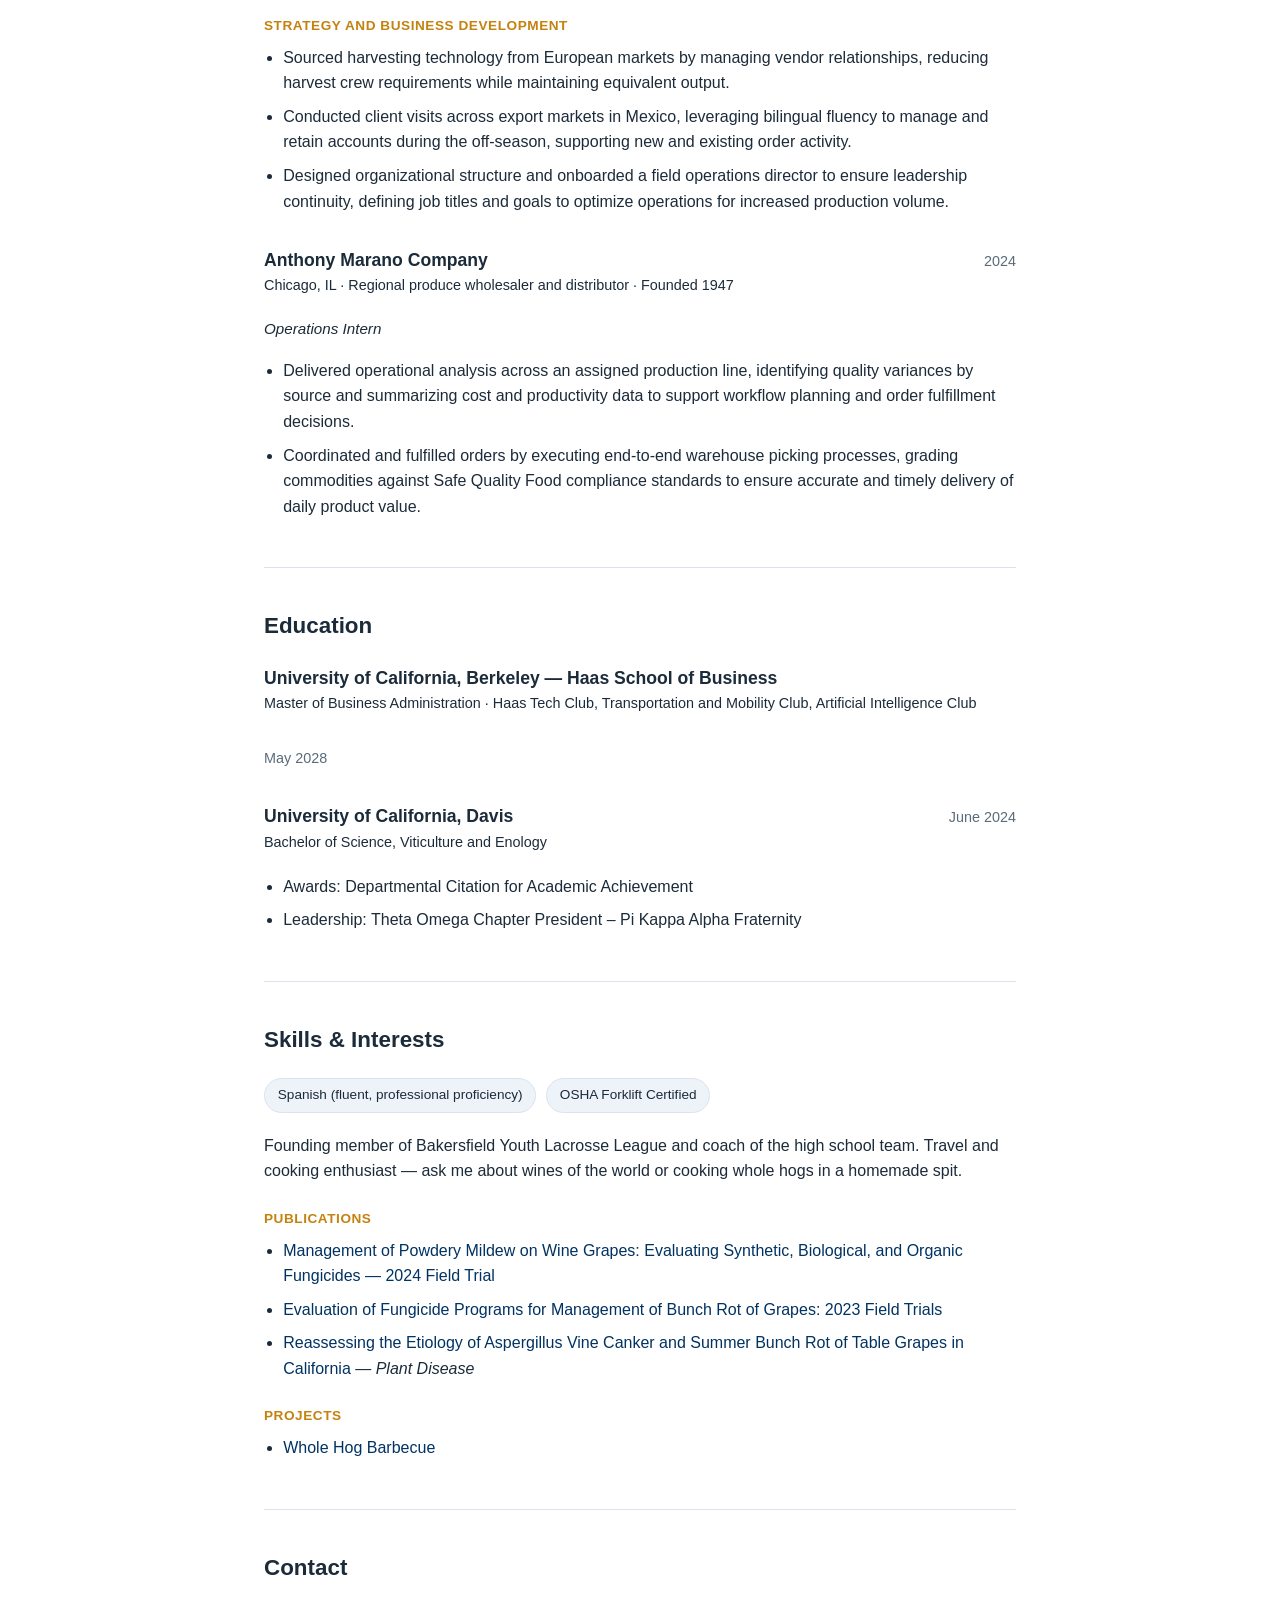
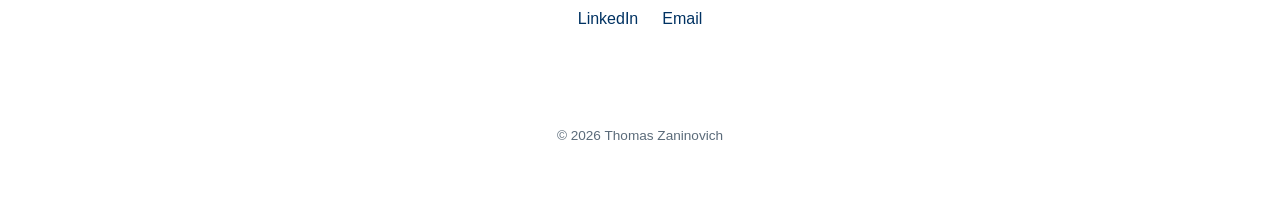
==== commit fac5d412: "Add Projects list under Skills & Interests with Whole Hog Barbecue page Co-Authored-By: Claude Sonne" ====
--- a/index.html
+++ b/index.html
@@ -139,7 +139,7 @@
       </p>
 
       <h3 class="subhead">Publications</h3>
-      <ul class="publications">
+      <ul class="link-list">
         <li>
           <a href="https://ucanr.edu/sites/eskalenlab/files/400376.pdf" target="_blank" rel="noopener">Management of Powdery Mildew on Wine Grapes: Evaluating Synthetic, Biological, and Organic Fungicides &mdash; 2024 Field Trial</a>
         </li>
@@ -150,6 +150,11 @@
           <a href="https://apsjournals.apsnet.org/doi/10.1094/PDIS-06-23-1137-RE" target="_blank" rel="noopener">Reassessing the Etiology of Aspergillus Vine Canker and Summer Bunch Rot of Table Grapes in California</a>
           &mdash; <em>Plant Disease</em>
         </li>
+      </ul>
+
+      <h3 class="subhead">Projects</h3>
+      <ul class="link-list">
+        <li><a href="whole-hog-barbecue.html">Whole Hog Barbecue</a></li>
       </ul>
     </section>
 
--- a/styles.css
+++ b/styles.css
@@ -232,23 +232,28 @@
   margin: 1.5rem 0 0.5rem;
 }
 
-.publications {
+.link-list {
   margin: 0;
   padding-left: 1.2rem;
 }
 
-.publications li {
+.link-list li {
   margin-bottom: 0.5rem;
 }
 
-.publications a {
+.link-list a {
   color: var(--accent);
   text-decoration: none;
   font-weight: 500;
 }
 
-.publications a:hover {
+.link-list a:hover {
   text-decoration: underline;
+}
+
+.page-intro {
+  border-top: none;
+  padding-top: 2.5rem;
 }
 
 /* Footer */
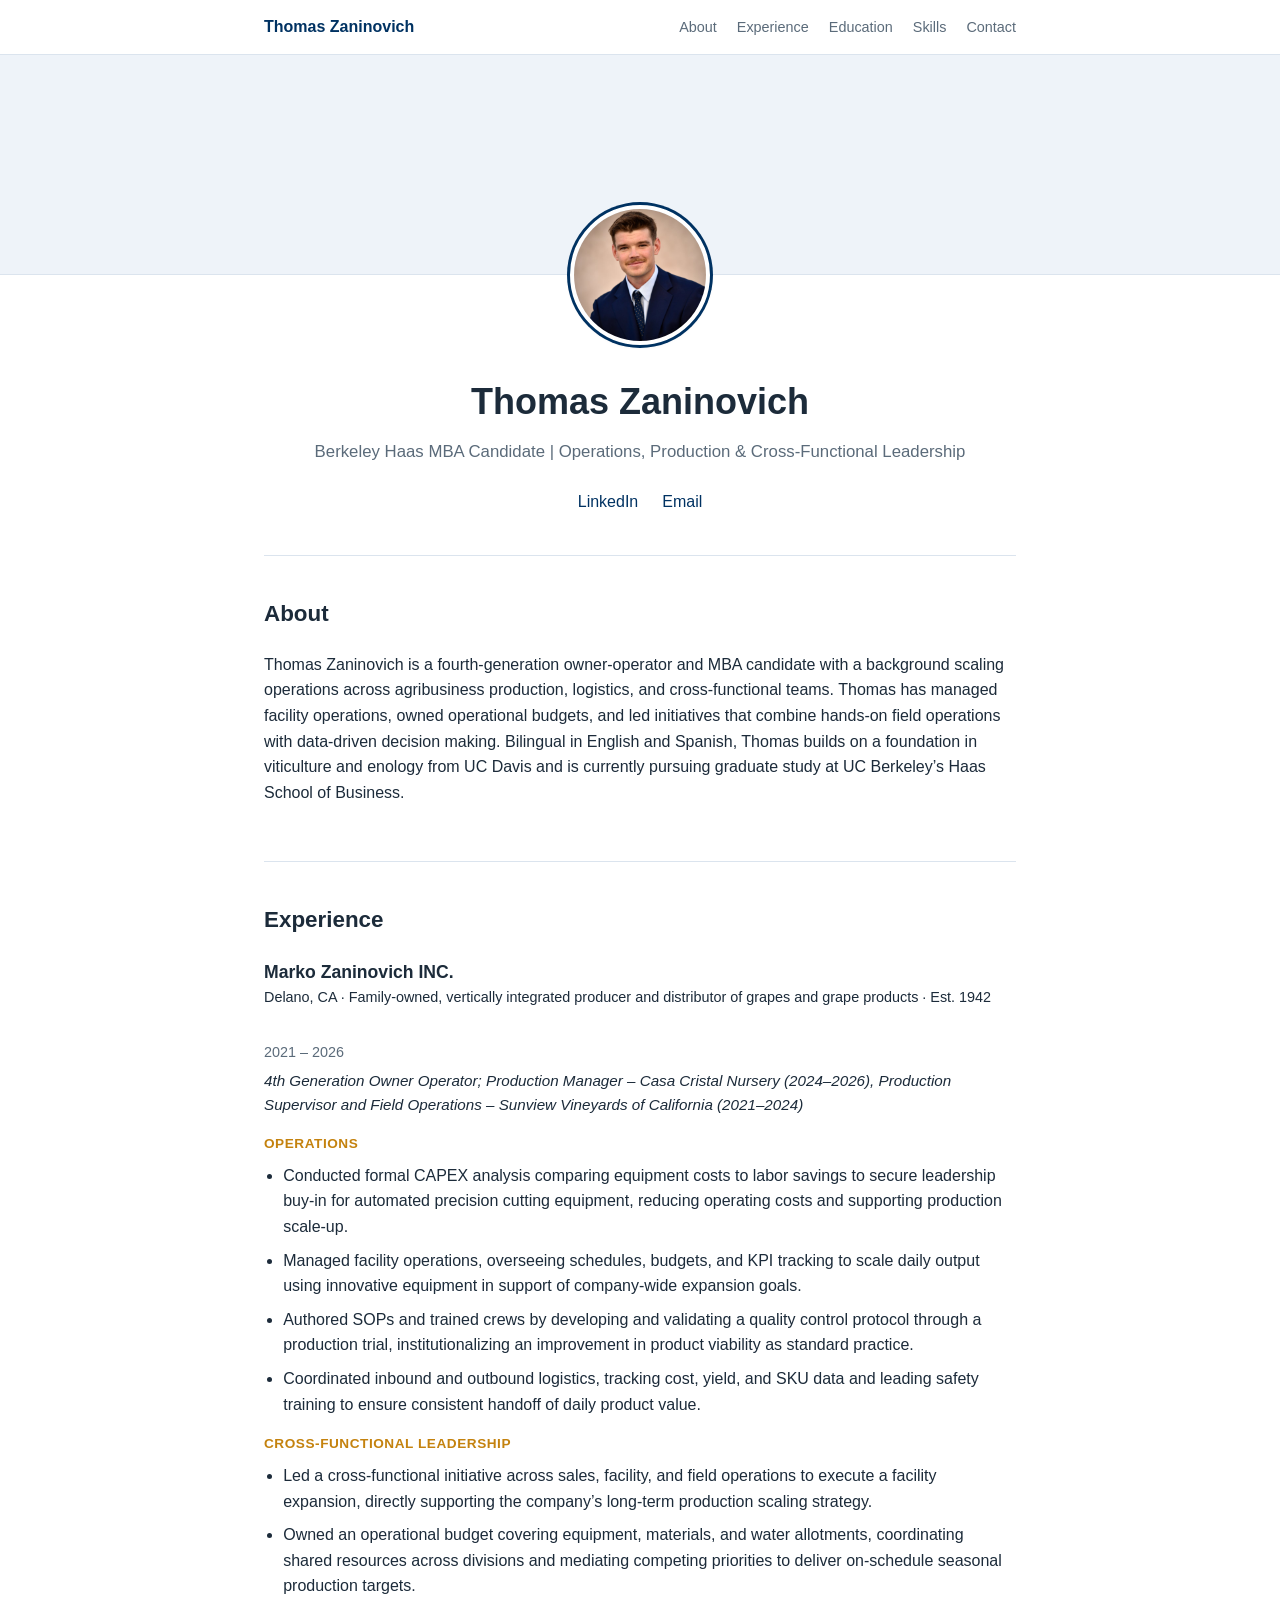
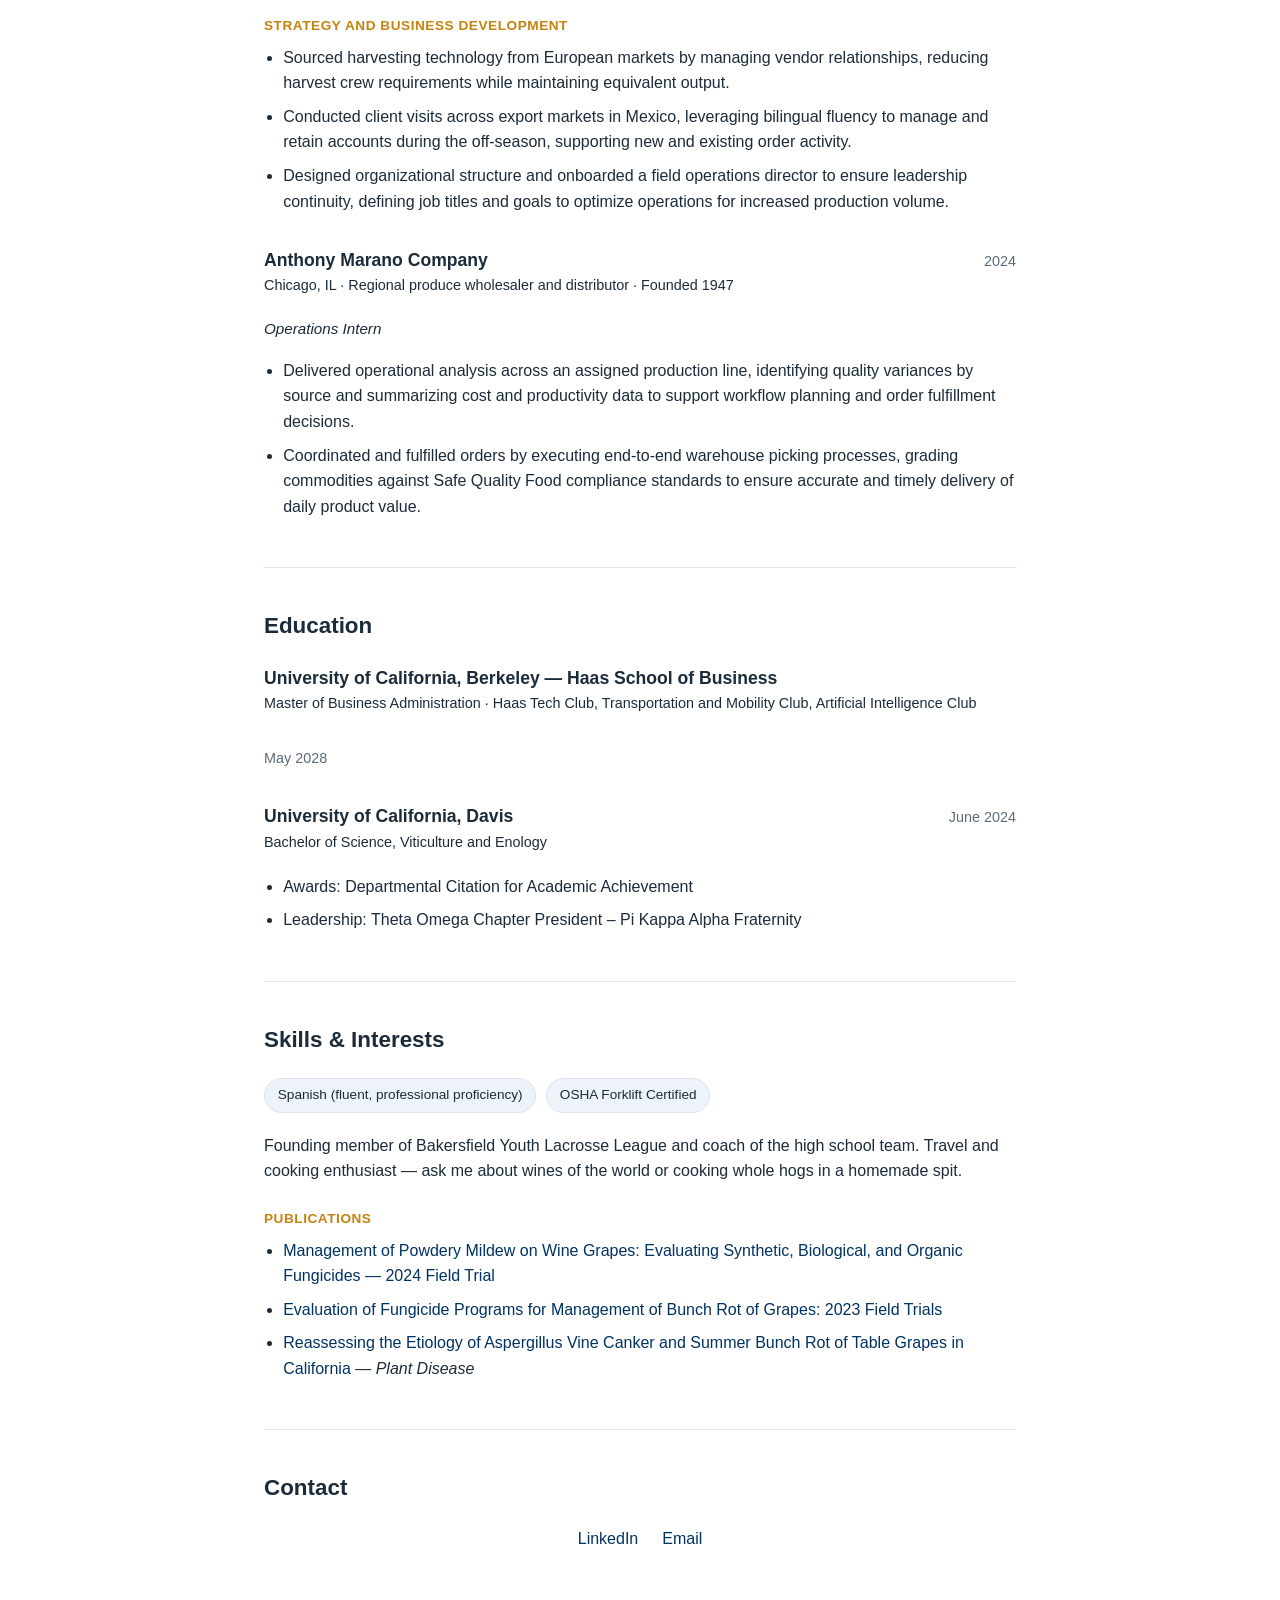
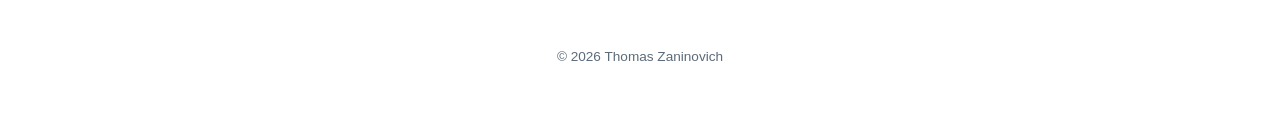
==== commit fc45e0da: "Revert Projects section and Whole Hog Barbecue page Pulling the Projects list back out for now; the " ====
--- a/index.html
+++ b/index.html
@@ -139,7 +139,7 @@
       </p>
 
       <h3 class="subhead">Publications</h3>
-      <ul class="link-list">
+      <ul class="publications">
         <li>
           <a href="https://ucanr.edu/sites/eskalenlab/files/400376.pdf" target="_blank" rel="noopener">Management of Powdery Mildew on Wine Grapes: Evaluating Synthetic, Biological, and Organic Fungicides &mdash; 2024 Field Trial</a>
         </li>
@@ -150,11 +150,6 @@
           <a href="https://apsjournals.apsnet.org/doi/10.1094/PDIS-06-23-1137-RE" target="_blank" rel="noopener">Reassessing the Etiology of Aspergillus Vine Canker and Summer Bunch Rot of Table Grapes in California</a>
           &mdash; <em>Plant Disease</em>
         </li>
-      </ul>
-
-      <h3 class="subhead">Projects</h3>
-      <ul class="link-list">
-        <li><a href="whole-hog-barbecue.html">Whole Hog Barbecue</a></li>
       </ul>
     </section>
 
--- a/styles.css
+++ b/styles.css
@@ -232,28 +232,23 @@
   margin: 1.5rem 0 0.5rem;
 }
 
-.link-list {
+.publications {
   margin: 0;
   padding-left: 1.2rem;
 }
 
-.link-list li {
+.publications li {
   margin-bottom: 0.5rem;
 }
 
-.link-list a {
+.publications a {
   color: var(--accent);
   text-decoration: none;
   font-weight: 500;
 }
 
-.link-list a:hover {
+.publications a:hover {
   text-decoration: underline;
-}
-
-.page-intro {
-  border-top: none;
-  padding-top: 2.5rem;
 }
 
 /* Footer */
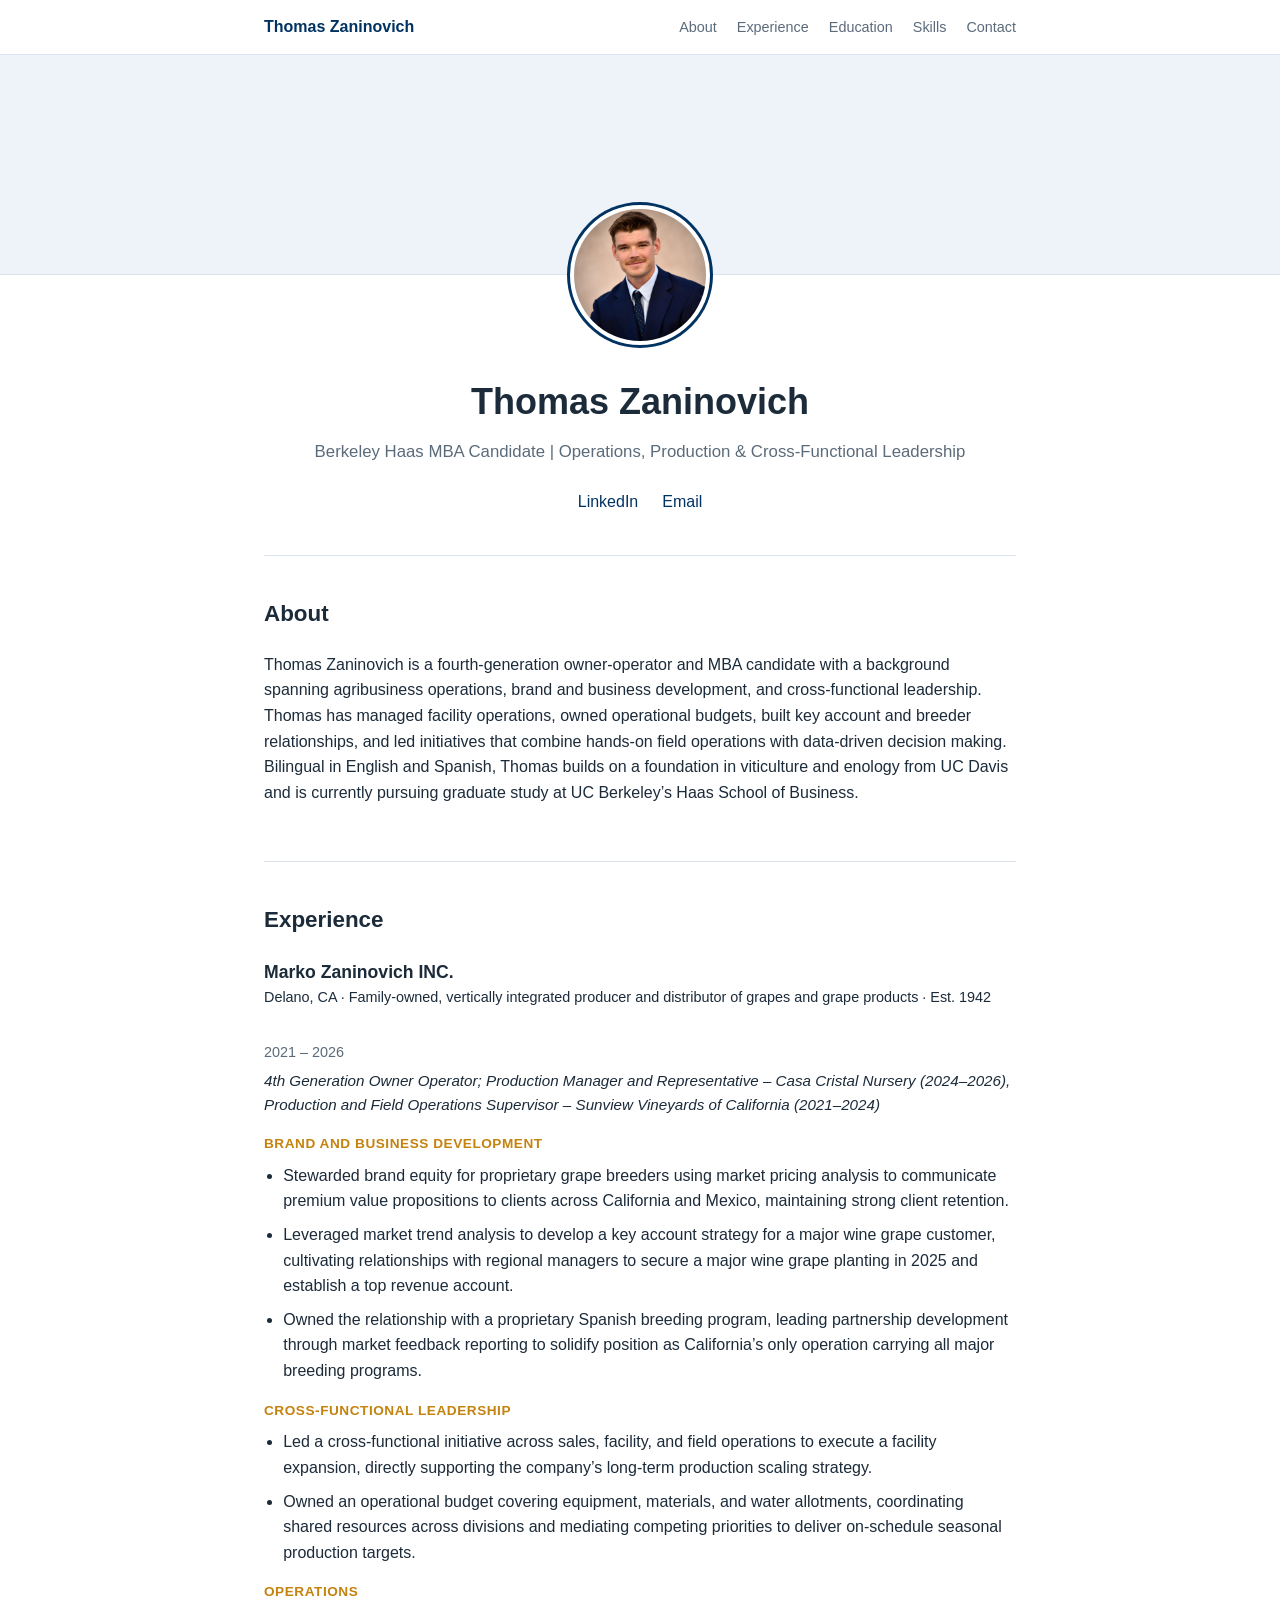
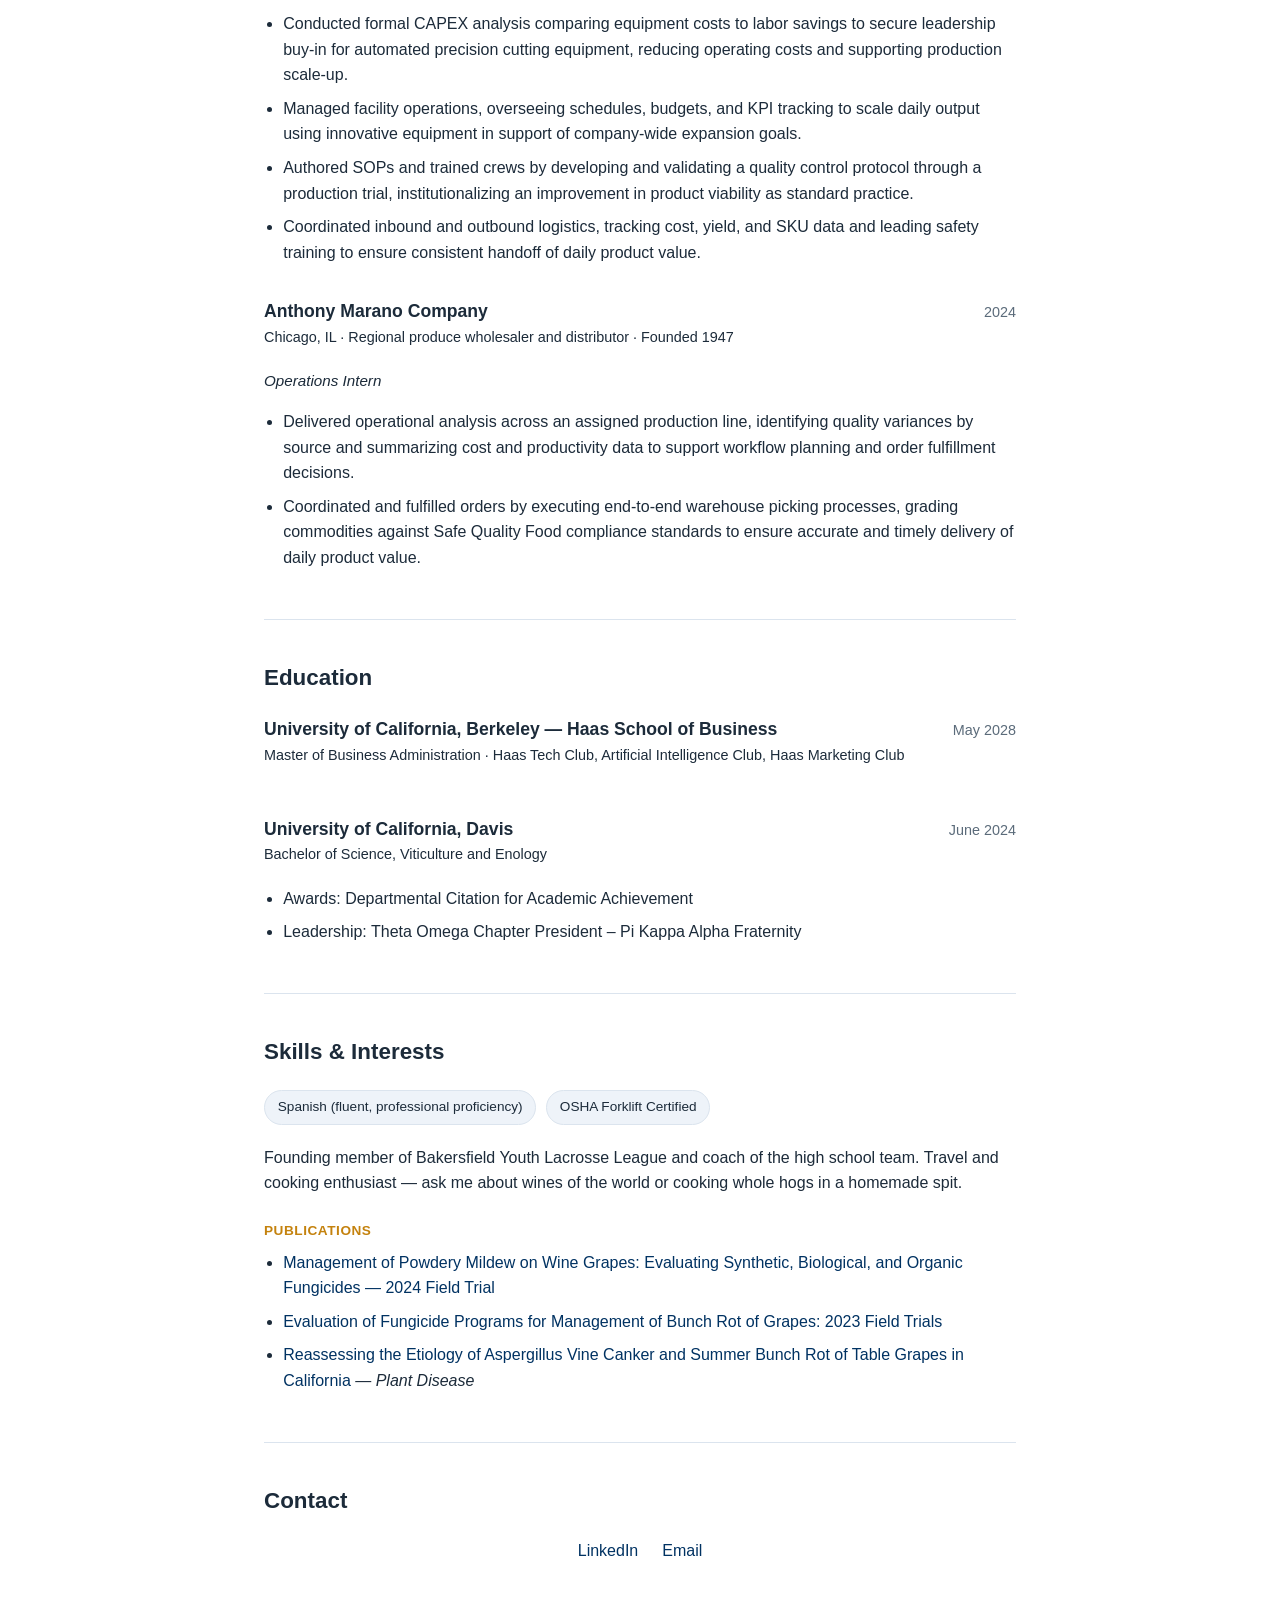
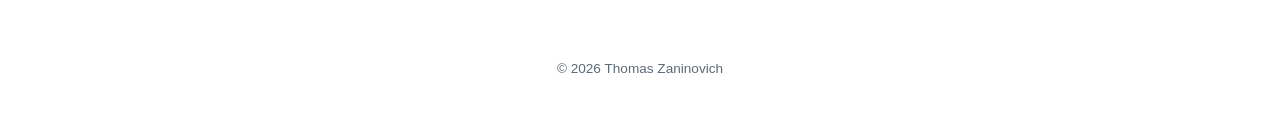
==== commit 53f53f12: "Update experience and education from latest resume Add Brand and Business Development section, refre" ====
--- a/index.html
+++ b/index.html
@@ -37,9 +37,10 @@
       <h2>About</h2>
       <p>
         Thomas Zaninovich is a fourth-generation owner-operator and MBA candidate with a background
-        scaling operations across agribusiness production, logistics, and cross-functional teams.
-        Thomas has managed facility operations, owned operational budgets, and led initiatives that
-        combine hands-on field operations with data-driven decision making. Bilingual in English and
+        spanning agribusiness operations, brand and business development, and cross-functional leadership.
+        Thomas has managed facility operations, owned operational budgets, built key account and breeder
+        relationships, and led initiatives that combine hands-on field operations with data-driven
+        decision making. Bilingual in English and
         Spanish, Thomas builds on a foundation in viticulture and enology from UC Davis and is
         currently pursuing graduate study at UC Berkeley&rsquo;s Haas School of Business.
       </p>
@@ -57,16 +58,15 @@
           <span class="role-dates">2021 &ndash; 2026</span>
         </div>
         <p class="role-title">
-          4th Generation Owner Operator; Production Manager &ndash; Casa Cristal Nursery (2024&ndash;2026),
-          Production Supervisor and Field Operations &ndash; Sunview Vineyards of California (2021&ndash;2024)
+          4th Generation Owner Operator; Production Manager and Representative &ndash; Casa Cristal Nursery (2024&ndash;2026),
+          Production and Field Operations Supervisor &ndash; Sunview Vineyards of California (2021&ndash;2024)
         </p>
 
-        <h4>Operations</h4>
+        <h4>Brand and Business Development</h4>
         <ul>
-          <li>Conducted formal CAPEX analysis comparing equipment costs to labor savings to secure leadership buy-in for automated precision cutting equipment, reducing operating costs and supporting production scale-up.</li>
-          <li>Managed facility operations, overseeing schedules, budgets, and KPI tracking to scale daily output using innovative equipment in support of company-wide expansion goals.</li>
-          <li>Authored SOPs and trained crews by developing and validating a quality control protocol through a production trial, institutionalizing an improvement in product viability as standard practice.</li>
-          <li>Coordinated inbound and outbound logistics, tracking cost, yield, and SKU data and leading safety training to ensure consistent handoff of daily product value.</li>
+          <li>Stewarded brand equity for proprietary grape breeders using market pricing analysis to communicate premium value propositions to clients across California and Mexico, maintaining strong client retention.</li>
+          <li>Leveraged market trend analysis to develop a key account strategy for a major wine grape customer, cultivating relationships with regional managers to secure a major wine grape planting in 2025 and establish a top revenue account.</li>
+          <li>Owned the relationship with a proprietary Spanish breeding program, leading partnership development through market feedback reporting to solidify position as California&rsquo;s only operation carrying all major breeding programs.</li>
         </ul>
 
         <h4>Cross-Functional Leadership</h4>
@@ -75,11 +75,12 @@
           <li>Owned an operational budget covering equipment, materials, and water allotments, coordinating shared resources across divisions and mediating competing priorities to deliver on-schedule seasonal production targets.</li>
         </ul>
 
-        <h4>Strategy and Business Development</h4>
+        <h4>Operations</h4>
         <ul>
-          <li>Sourced harvesting technology from European markets by managing vendor relationships, reducing harvest crew requirements while maintaining equivalent output.</li>
-          <li>Conducted client visits across export markets in Mexico, leveraging bilingual fluency to manage and retain accounts during the off-season, supporting new and existing order activity.</li>
-          <li>Designed organizational structure and onboarded a field operations director to ensure leadership continuity, defining job titles and goals to optimize operations for increased production volume.</li>
+          <li>Conducted formal CAPEX analysis comparing equipment costs to labor savings to secure leadership buy-in for automated precision cutting equipment, reducing operating costs and supporting production scale-up.</li>
+          <li>Managed facility operations, overseeing schedules, budgets, and KPI tracking to scale daily output using innovative equipment in support of company-wide expansion goals.</li>
+          <li>Authored SOPs and trained crews by developing and validating a quality control protocol through a production trial, institutionalizing an improvement in product viability as standard practice.</li>
+          <li>Coordinated inbound and outbound logistics, tracking cost, yield, and SKU data and leading safety training to ensure consistent handoff of daily product value.</li>
         </ul>
       </article>
 
@@ -106,7 +107,7 @@
         <div class="role-head">
           <div>
             <h3>University of California, Berkeley &mdash; Haas School of Business</h3>
-            <p class="role-sub">Master of Business Administration &middot; Haas Tech Club, Transportation and Mobility Club, Artificial Intelligence Club</p>
+            <p class="role-sub">Master of Business Administration &middot; Haas Tech Club, Artificial Intelligence Club, Haas Marketing Club</p>
           </div>
           <span class="role-dates">May 2028</span>
         </div>
